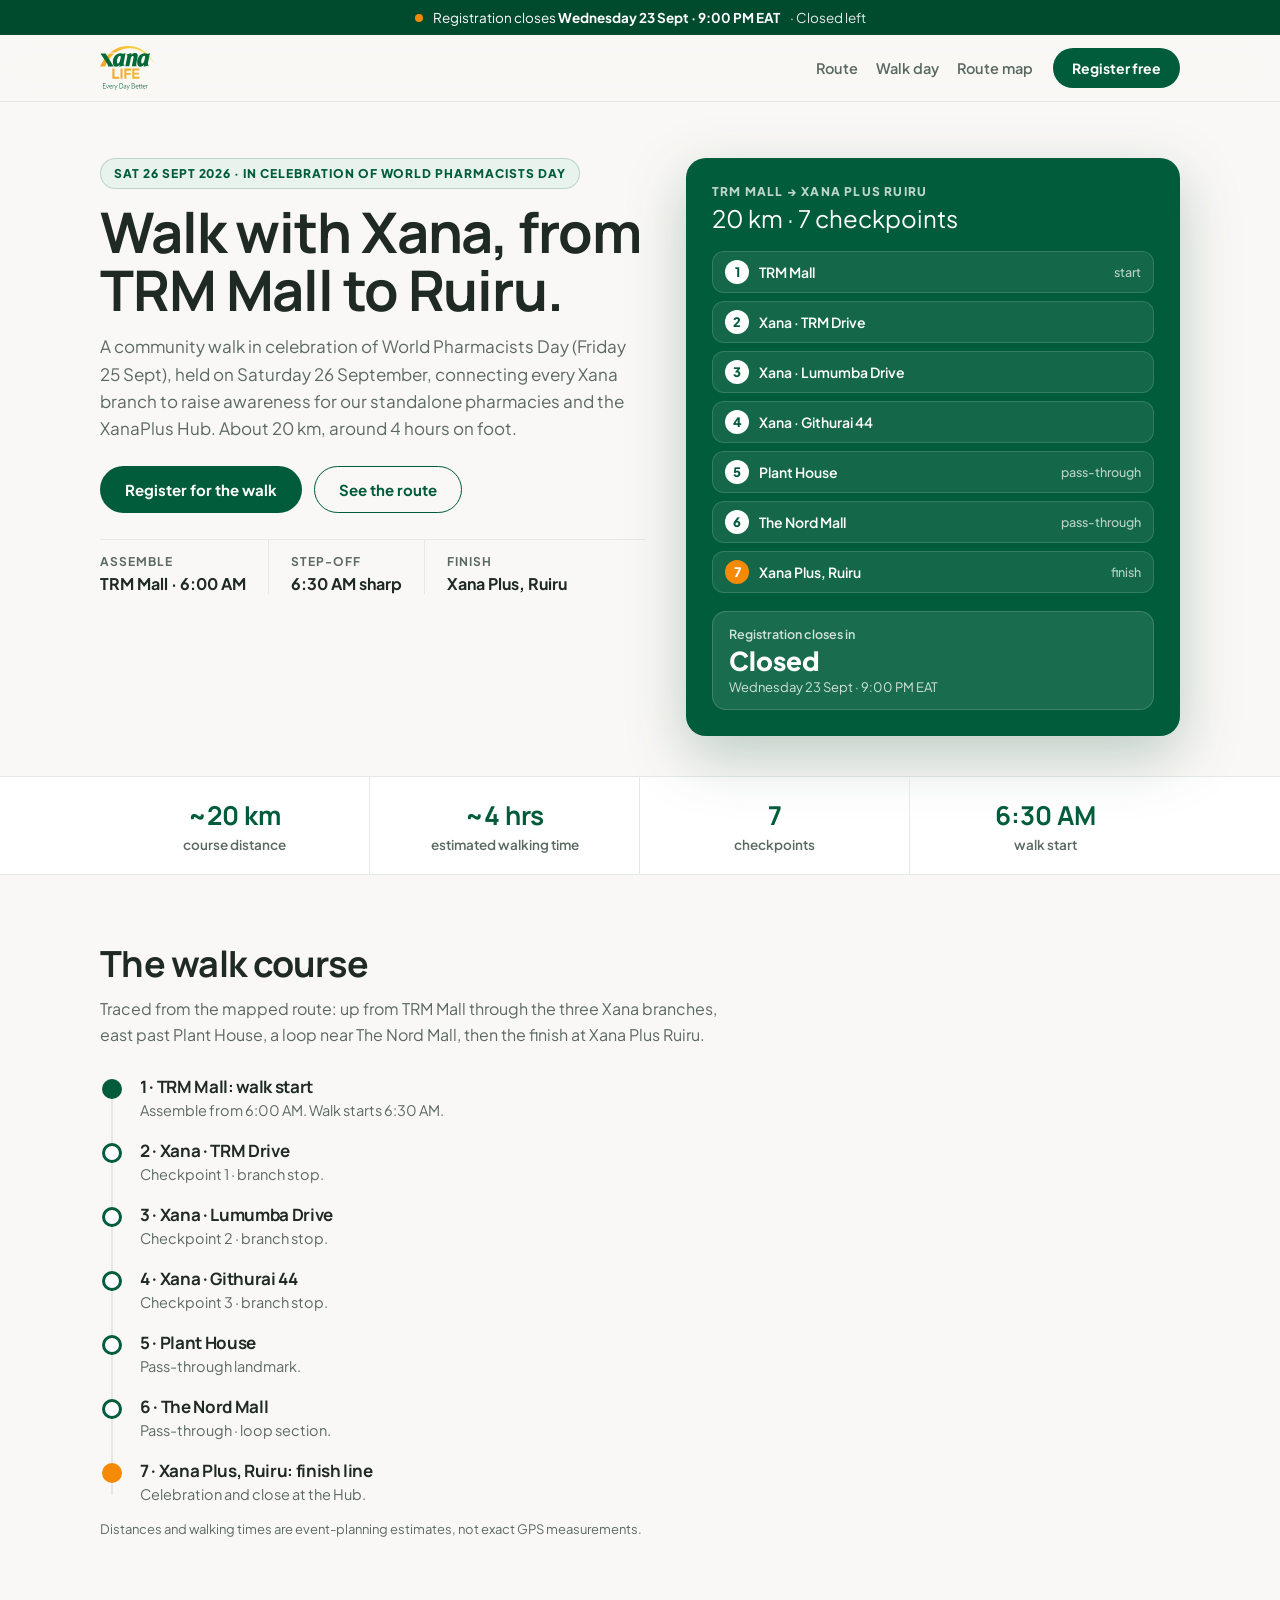
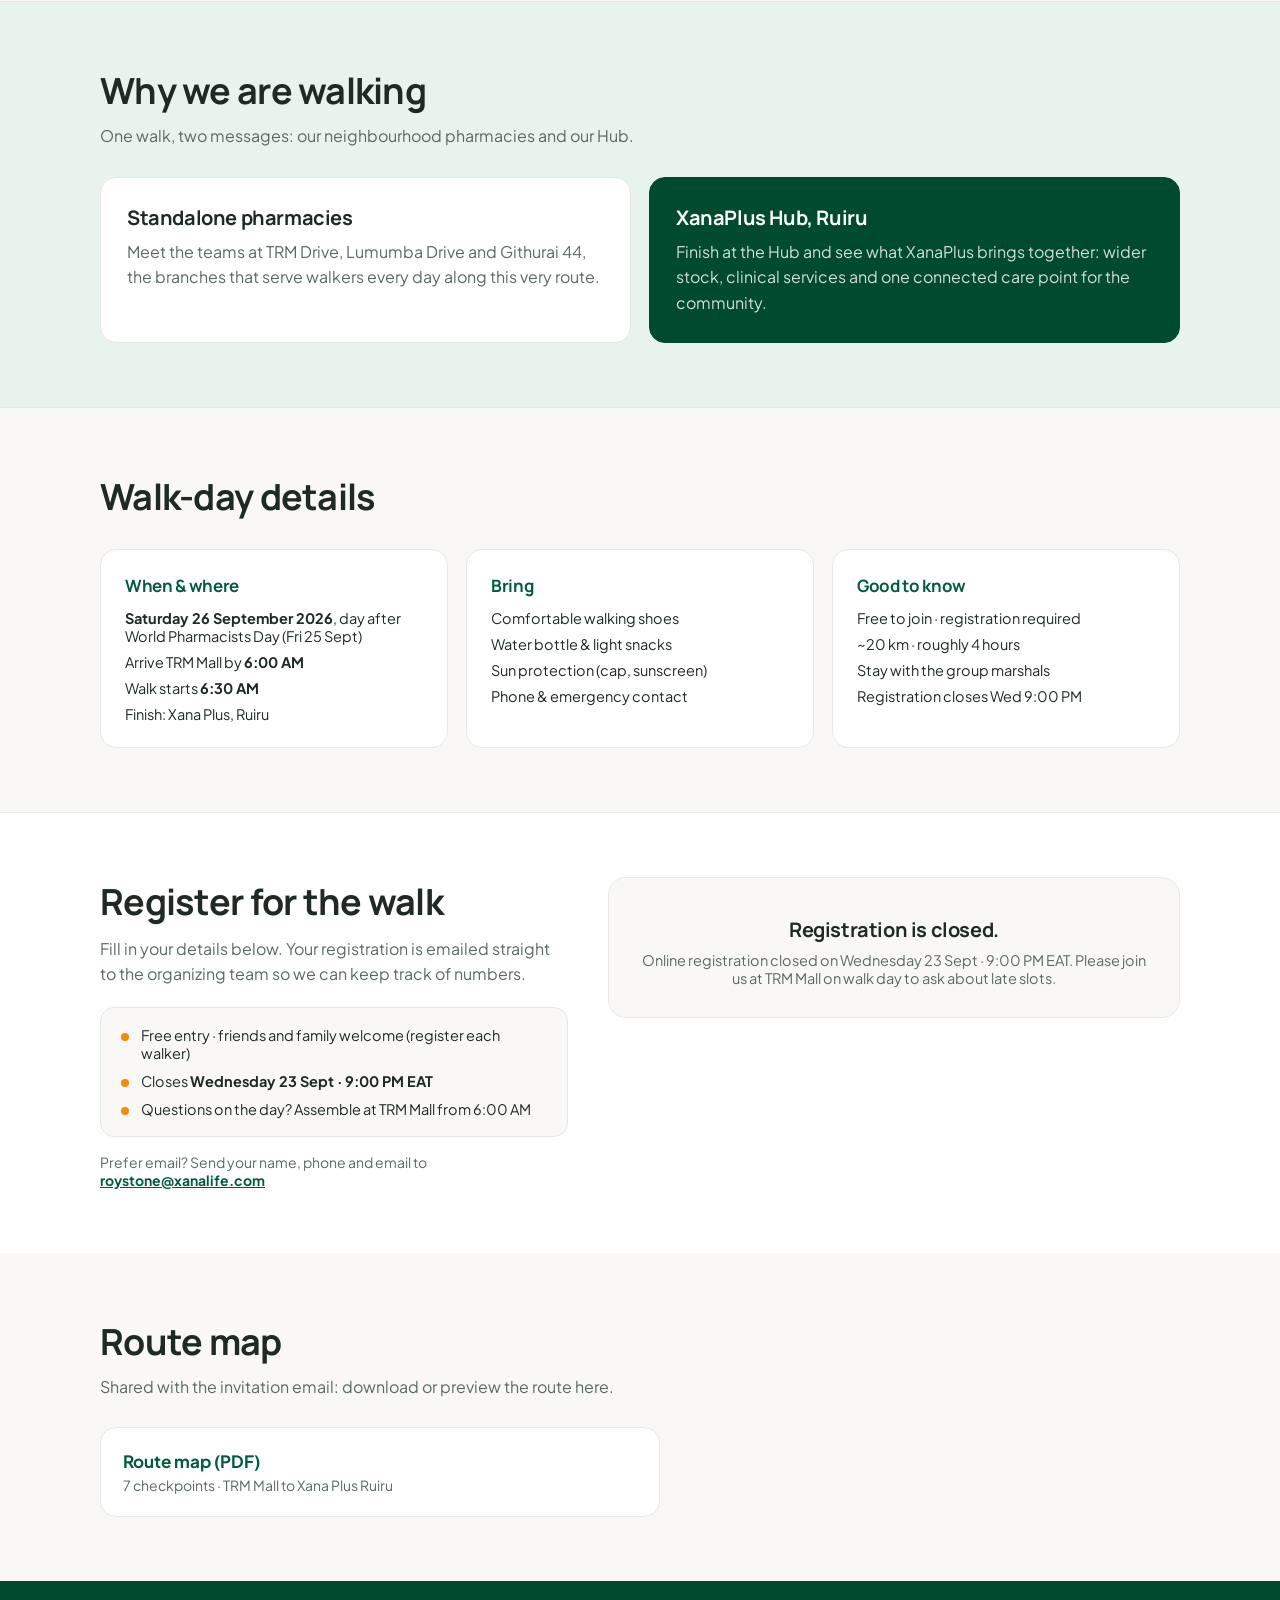
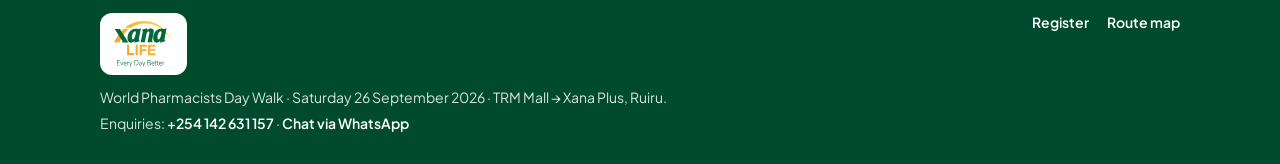
==== index.html @ f182b995 "Organizer inbox back to roystone for testing" ====
<!doctype html>
<html lang="en">
<head>
  <meta charset="UTF-8" />
  <meta name="viewport" content="width=device-width, initial-scale=1.0" />
  <title>Xana World Pharmacists Day Walk: Register | Sat 26 Sept 2026</title>
  <meta name="description" content="Join the Xana World Pharmacists Day Walk, TRM Mall to Xana Plus Ruiru, Saturday 26 September 2026. Register before Wednesday 9:00 PM." />
  <link rel="preconnect" href="https://fonts.googleapis.com" />
  <link rel="preconnect" href="https://fonts.gstatic.com" crossorigin />
  <link href="https://fonts.googleapis.com/css2?family=Manrope:wght@500;600;700;800&family=Plus+Jakarta+Sans:wght@400;500;600;700&display=swap" rel="stylesheet" />
  <link rel="stylesheet" href="./styles.css" />
  <link rel="icon" href="./assets/logo.svg" type="image/svg+xml" />
</head>
<body>
  <a class="skip" href="#register">Skip to registration</a>

  <!-- Top deadline bar -->
  <div class="deadline-bar" role="status">
    <span class="dot" aria-hidden="true"></span>
    <span>Registration closes <strong id="deadlineLabelTop">Wednesday 23 Sept · 9:00 PM EAT</strong></span>
    <span class="countdown-mini" id="countdownMini">...</span>
  </div>

  <!-- Nav -->
  <header class="nav">
    <div class="wrap nav-inner">
      <a class="brand" href="#top" aria-label="Xana Life home">
        <img class="brand-logo" src="./assets/logo.svg" alt="Xana Life, Every Day Better" />
      </a>
      <nav class="nav-links" aria-label="Page sections">
        <a href="#route">Route</a>
        <a href="#details">Walk day</a>
        <a href="#documents">Route map</a>
      </nav>
      <a class="btn btn-primary btn-sm btn-pulse" href="#register">Register free</a>
    </div>
  </header>

  <main id="top">
    <!-- HERO: split layout -->
    <section class="hero">
      <div class="wrap hero-grid">
        <div class="hero-copy">
          <p class="kicker"><span class="kicker-pill">SAT 26 SEPT 2026 · IN CELEBRATION OF WORLD PHARMACISTS DAY</span></p>
          <h1>Walk with Xana, from TRM Mall to Ruiru.</h1>
          <p class="lede">A community walk in celebration of World Pharmacists Day (Friday 25 Sept), held on Saturday 26 September, connecting every Xana branch to raise awareness for our standalone pharmacies and the XanaPlus Hub. About 20&nbsp;km, around 4 hours on foot.</p>
          <div class="hero-cta">
            <a class="btn btn-primary" href="#register">Register for the walk</a>
            <a class="btn btn-ghost" href="#route">See the route</a>
          </div>
          <dl class="hero-meta">
            <div><dt>Assemble</dt><dd>TRM Mall · 6:00 AM</dd></div>
            <div><dt>Step-off</dt><dd>6:30 AM sharp</dd></div>
            <div><dt>Finish</dt><dd>Xana Plus, Ruiru</dd></div>
          </dl>
        </div>

        <aside class="hero-card" aria-label="Walk summary">
          <div class="hero-card-head">
            <p class="hero-card-eyebrow">TRM MALL → XANA PLUS RUIRU</p>
            <p class="hero-card-title">20 km · 7 checkpoints</p>
          </div>
          <ol class="mini-route">
            <li><span class="n">1</span> TRM Mall <em>start</em></li>
            <li><span class="n">2</span> Xana · TRM Drive</li>
            <li><span class="n">3</span> Xana · Lumumba Drive</li>
            <li><span class="n">4</span> Xana · Githurai 44</li>
            <li><span class="n">5</span> Plant House <em>pass-through</em></li>
            <li><span class="n">6</span> The Nord Mall <em>pass-through</em></li>
            <li><span class="n n-finish">7</span> Xana Plus, Ruiru <em>finish</em></li>
          </ol>
          <div class="countdown-box">
            <p class="countdown-label">Registration closes in</p>
            <p class="countdown" id="countdown" aria-live="polite">...</p>
            <p class="countdown-sub" id="deadlineLabelCard">Wednesday 23 Sept · 9:00 PM EAT</p>
          </div>
        </aside>
      </div>
    </section>

    <!-- STATS -->
    <section class="stats" aria-label="Walk facts">
      <div class="wrap stats-grid">
        <div class="stat"><strong>~20 km</strong><span>course distance</span></div>
        <div class="stat"><strong>~4 hrs</strong><span>estimated walking time</span></div>
        <div class="stat"><strong>7</strong><span>checkpoints</span></div>
        <div class="stat"><strong>6:30 AM</strong><span>walk start</span></div>
      </div>
    </section>

    <!-- ROUTE -->
    <section class="section" id="route">
      <div class="wrap">
        <div class="section-head">
          <h2>The walk course</h2>
          <p>Traced from the mapped route: up from TRM Mall through the three Xana branches, east past Plant House, a loop near The Nord Mall, then the finish at Xana Plus Ruiru.</p>
        </div>
        <ol class="timeline">
          <li class="t-start">
            <span class="t-dot" aria-hidden="true"></span>
            <div><h3>1 · TRM Mall: walk start</h3><p>Assemble from 6:00 AM. Walk starts 6:30 AM.</p></div>
          </li>
          <li>
            <span class="t-dot" aria-hidden="true"></span>
            <div><h3>2 · Xana · TRM Drive</h3><p>Checkpoint 1 · branch stop.</p></div>
          </li>
          <li>
            <span class="t-dot" aria-hidden="true"></span>
            <div><h3>3 · Xana · Lumumba Drive</h3><p>Checkpoint 2 · branch stop.</p></div>
          </li>
          <li>
            <span class="t-dot" aria-hidden="true"></span>
            <div><h3>4 · Xana · Githurai 44</h3><p>Checkpoint 3 · branch stop.</p></div>
          </li>
          <li class="t-pass">
            <span class="t-dot" aria-hidden="true"></span>
            <div><h3>5 · Plant House</h3><p>Pass-through landmark.</p></div>
          </li>
          <li class="t-pass">
            <span class="t-dot" aria-hidden="true"></span>
            <div><h3>6 · The Nord Mall</h3><p>Pass-through · loop section.</p></div>
          </li>
          <li class="t-finish">
            <span class="t-dot" aria-hidden="true"></span>
            <div><h3>7 · Xana Plus, Ruiru: finish line</h3><p>Celebration and close at the Hub.</p></div>
          </li>
        </ol>
        <p class="fineprint">Distances and walking times are event-planning estimates, not exact GPS measurements.</p>
      </div>
    </section>

    <!-- PURPOSE -->
    <section class="section section-tint" id="purpose">
      <div class="wrap">
        <div class="section-head">
          <h2>Why we are walking</h2>
          <p>One walk, two messages: our neighbourhood pharmacies and our Hub.</p>
        </div>
        <div class="purpose-grid">
          <article class="purpose-card">
            <h3>Standalone pharmacies</h3>
            <p>Meet the teams at TRM Drive, Lumumba Drive and Githurai 44, the branches that serve walkers every day along this very route.</p>
          </article>
          <article class="purpose-card purpose-card-dark">
            <h3>XanaPlus Hub, Ruiru</h3>
            <p>Finish at the Hub and see what XanaPlus brings together: wider stock, clinical services and one connected care point for the community.</p>
          </article>
        </div>
      </div>
    </section>

    <!-- WALK DAY DETAILS -->
    <section class="section" id="details">
      <div class="wrap">
        <div class="section-head">
          <h2>Walk-day details</h2>
        </div>
        <div class="details-grid">
          <article class="detail">
            <h3>When &amp; where</h3>
            <ul>
              <li><strong>Saturday 26 September 2026</strong>, day after World Pharmacists Day (Fri 25 Sept)</li>
              <li>Arrive TRM Mall by <strong>6:00 AM</strong></li>
              <li>Walk starts <strong>6:30 AM</strong></li>
              <li>Finish: Xana Plus, Ruiru</li>
            </ul>
          </article>
          <article class="detail">
            <h3>Bring</h3>
            <ul>
              <li>Comfortable walking shoes</li>
              <li>Water bottle &amp; light snacks</li>
              <li>Sun protection (cap, sunscreen)</li>
              <li>Phone &amp; emergency contact</li>
            </ul>
          </article>
          <article class="detail">
            <h3>Good to know</h3>
            <ul>
              <li>Free to join · registration required</li>
              <li>~20 km · roughly 4 hours</li>
              <li>Stay with the group marshals</li>
              <li>Registration closes Wed 9:00 PM</li>
            </ul>
          </article>
        </div>
      </div>
    </section>

    <!-- REGISTER -->
    <section class="section section-register" id="register">
      <div class="wrap register-grid">
        <div class="register-copy">
          <h2>Register for the walk</h2>
          <p>Fill in your details below. Your registration is emailed straight to the organizing team so we can keep track of numbers.</p>
          <ul class="register-points">
            <li>Free entry · friends and family welcome (register each walker)</li>
            <li>Closes <strong id="deadlineLabelForm">Wednesday 23 Sept · 9:00 PM EAT</strong></li>
            <li>Questions on the day? Assemble at TRM Mall from 6:00 AM</li>
          </ul>
          <div class="register-alt">
            <p>Prefer email? Send your name, phone and email to</p>
            <p><a id="organizerMailLink" href="mailto:roystone@xanalife.com">roystone@xanalife.com</a></p>
          </div>
        </div>

        <form id="walkForm" class="form" novalidate>
          <div class="field">
            <label for="fullName">Full name</label>
            <input id="fullName" name="fullName" type="text" autocomplete="name" placeholder="e.g. Wanjiru Kamau" required />
            <p class="error" id="errName" hidden>Please enter your full name.</p>
          </div>
          <div class="field">
            <label for="phone">Phone number</label>
            <input id="phone" name="phone" type="tel" autocomplete="tel" placeholder="e.g. 0712 345 678" required />
            <p class="error" id="errPhone" hidden>Please enter a valid phone number.</p>
          </div>
          <div class="field">
            <label for="email">Email address <span class="optional-tag">(optional)</span></label>
            <input id="email" name="email" type="email" autocomplete="email" placeholder="you@example.com" />
            <p class="error" id="errEmail" hidden>That email address does not look valid. Leave it blank if you have none.</p>
          </div>
          <div class="field field-check">
            <input id="consent" name="consent" type="checkbox" required />
            <label for="consent">I confirm I am fit to walk ~20 km and agree to follow the marshals' guidance.</label>
          </div>
          <p class="error" id="errConsent" hidden>Please tick the consent box to register.</p>

          <button class="btn btn-primary btn-block" type="submit" id="submitBtn">Submit registration</button>
          <p class="form-note" id="formNote">Submissions go to the organizing team inbox.</p>

          <div class="form-success" id="formSuccess" hidden role="status">
            <h3>You are registered.</h3>
            <p id="successMsg">Karibu! See you at TRM Mall on Saturday 26 Sept by 6:00 AM. Your details were sent to the organizing team.</p>
            <p class="ref">Reference: <strong id="regRef">...</strong></p>
          </div>
        </form>
      </div>
    </section>

    <!-- DOCUMENTS -->
    <section class="section" id="documents">
      <div class="wrap">
        <div class="section-head">
          <h2>Route map</h2>
          <p>Shared with the invitation email: download or preview the route here.</p>
        </div>
        <div class="docs-grid">
          <a class="doc-card" href="./assets/Xana-Walk-Route.pdf" target="_blank" rel="noopener">
            <strong>Route map (PDF)</strong>
            <span>7 checkpoints · TRM Mall to Xana Plus Ruiru</span>
          </a>
        </div>
      </div>
    </section>
  </main>

  <footer class="footer">
    <div class="wrap footer-inner">
      <div>
        <p class="footer-logo-chip"><img src="./assets/logo.svg" alt="Xana Life, Every Day Better" /></p>
        <p>World Pharmacists Day Walk · Saturday 26 September 2026 · TRM Mall → Xana Plus, Ruiru.</p>
        <p class="footer-contact">Enquiries: <a href="tel:+254142631157">+254 142 631 157</a> · <a href="https://wa.me/254142631157?text=Hello%20Xana%20Life%2C%20I%20have%20an%20enquiry%20about%20the%20World%20Pharmacists%20Day%20Walk." target="_blank" rel="noopener">Chat via WhatsApp</a></p>
      </div>
      <div class="footer-right">
        <a href="#register">Register</a>
        <a href="./assets/Xana-Walk-Route.pdf" target="_blank" rel="noopener">Route map</a>
      </div>
    </div>
  </footer>

  <script src="./config.js"></script>
  <script src="./script.js"></script>
</body>
</html>
---- styles.css ----
/* Xana World Pharmacists Day Walk: brand-matched styles.
   Tokens borrowed from the xana-skincare inspiration site:
   brand #005c3a · brand-dark #004a2e · tint #e9f3ed · accent #f58a07 · cream #faf8f6 */

:root {
  --brand: #005c3a;
  --brand-dark: #004a2e;
  --brand-tint: #e9f3ed;
  --accent: #f58a07;
  --cream: #faf8f6;
  --ink: #1f2a24;
  --muted: #5b6a61;
  --line: #e4e9e5;
  --card: #ffffff;
  --radius: 16px;
  --font-body: "Plus Jakarta Sans", system-ui, -apple-system, "Segoe UI", sans-serif;
  --font-display: "Manrope", system-ui, -apple-system, "Segoe UI", sans-serif;
}

* { box-sizing: border-box; }
html { scroll-behavior: smooth; }
body {
  margin: 0;
  font-family: var(--font-body);
  background: var(--cream);
  color: var(--ink);
  -webkit-font-smoothing: antialiased;
  min-height: 100dvh;
  display: flex;
  flex-direction: column;
}
main { flex: 1; }
h1, h2, h3 { font-family: var(--font-display); letter-spacing: -0.02em; margin: 0; }
p { margin: 0; }
a { color: inherit; }

.skip {
  position: absolute; left: -9999px; top: 0;
  background: var(--brand); color: #fff; padding: 10px 16px; z-index: 100;
}
.skip:focus { left: 8px; top: 8px; border-radius: 8px; }

.wrap { max-width: 1120px; margin: 0 auto; padding: 0 20px; }

/* Deadline bar */
.deadline-bar {
  background: var(--brand-dark); color: #fff;
  font-size: 13.5px; text-align: center;
  padding: 9px 16px; display: flex; gap: 10px;
  align-items: center; justify-content: center; flex-wrap: wrap;
}
.deadline-bar .dot { width: 8px; height: 8px; border-radius: 50%; background: var(--accent); display: inline-block; }
.countdown-mini { font-variant-numeric: tabular-nums; opacity: 0.9; }

/* Nav */
.nav {
  position: sticky; top: 0; z-index: 40;
  background: rgba(250, 248, 246, 0.9);
  backdrop-filter: blur(10px);
  border-bottom: 1px solid var(--line);
}
.nav-inner { display: flex; align-items: center; gap: 20px; height: 66px; }
.brand { display: flex; align-items: center; text-decoration: none; }
.brand-logo { height: 44px; width: auto; display: block; }
.nav-links { margin-left: auto; display: flex; gap: 18px; font-size: 14.5px; font-weight: 600; }
.nav-links a { text-decoration: none; color: var(--muted); }
.nav-links a:hover { color: var(--brand); }

/* Buttons: one label per intent ("Register") */
.btn {
  display: inline-flex; align-items: center; justify-content: center;
  font-weight: 700; font-size: 15px; text-decoration: none;
  padding: 13px 24px; border-radius: 999px; border: 1px solid transparent;
  cursor: pointer; transition: transform 0.15s ease, background 0.15s ease;
  white-space: nowrap;
}
.btn:active { transform: scale(0.98); }
.btn-primary { background: var(--brand); color: #fff; }
.btn-primary:hover { background: var(--brand-dark); }
.btn-ghost { background: transparent; border-color: var(--brand); color: var(--brand); }
.btn-ghost:hover { background: var(--brand-tint); }
.btn-sm { padding: 10px 18px; font-size: 14px; }
.btn-block { width: 100%; }
.btn[disabled] { opacity: 0.6; cursor: wait; }

/* Animated nav CTA: gentle brand-green ping to draw the eye */
.btn-pulse { animation: cta-ping 2.4s ease-out infinite; }
@keyframes cta-ping {
  0% { box-shadow: 0 0 0 0 rgba(0, 92, 58, 0.45); }
  70% { box-shadow: 0 0 0 12px rgba(0, 92, 58, 0); }
  100% { box-shadow: 0 0 0 0 rgba(0, 92, 58, 0); }
}

/* Hero: split */
.hero { padding: 56px 0 40px; }
.hero-grid { display: grid; grid-template-columns: 1.05fr 0.95fr; gap: 40px; align-items: start; }
.kicker { margin-bottom: 14px; }
.kicker-pill {
  display: inline-block; font-size: 12px; font-weight: 800; letter-spacing: 0.08em;
  background: var(--brand-tint); color: var(--brand);
  border: 1px solid rgba(0, 92, 58, 0.2);
  padding: 7px 13px; border-radius: 999px;
}
.hero-copy h1 { font-size: clamp(34px, 5vw, 56px); line-height: 1.04; }
.lede { margin-top: 14px; font-size: 17px; line-height: 1.6; color: var(--muted); max-width: 34rem; }
.hero-cta { display: flex; gap: 12px; margin-top: 24px; flex-wrap: wrap; }
.hero-meta { display: flex; gap: 0; margin-top: 26px; border-top: 1px solid var(--line); }
.hero-meta div { padding: 14px 22px 0 0; margin-right: 22px; border-right: 1px solid var(--line); }
.hero-meta div:last-child { border-right: 0; }
.hero-meta dt { font-size: 12px; text-transform: uppercase; letter-spacing: 0.08em; color: var(--muted); font-weight: 700; }
.hero-meta dd { margin: 4px 0 0; font-weight: 700; }

.hero-card {
  background: var(--brand); color: #fff;
  border-radius: 20px; padding: 26px;
  box-shadow: 0 20px 60px rgba(0, 74, 46, 0.25);
}
.hero-card-eyebrow { font-size: 12px; letter-spacing: 0.1em; font-weight: 800; opacity: 0.75; }
.hero-card-title { font-size: 24px; margin-top: 4px; }
.mini-route { list-style: none; margin: 18px 0 0; padding: 0; display: grid; gap: 8px; }
.mini-route li {
  display: flex; align-items: center; gap: 10px;
  background: rgba(255, 255, 255, 0.08);
  border: 1px solid rgba(255, 255, 255, 0.14);
  padding: 8px 12px; border-radius: 12px; font-size: 14px; font-weight: 600;
}
.mini-route em { font-style: normal; font-weight: 500; opacity: 0.7; font-size: 12.5px; margin-left: auto; }
.mini-route .n {
  width: 24px; height: 24px; border-radius: 50%;
  background: #fff; color: var(--brand);
  display: grid; place-items: center; font-size: 13px; font-weight: 800; flex-shrink: 0;
}
.mini-route .n-finish { background: var(--accent); color: #fff; }
.countdown-box { margin-top: 18px; background: rgba(255,255,255,0.1); border: 1px solid rgba(255,255,255,0.16); border-radius: 14px; padding: 14px 16px; }
.countdown-label { font-size: 12.5px; opacity: 0.8; font-weight: 600; }
.countdown { font-size: 26px; font-weight: 800; font-variant-numeric: tabular-nums; margin-top: 2px; }
.countdown-sub { font-size: 13px; opacity: 0.8; margin-top: 2px; }

/* Stats */
.stats { border-top: 1px solid var(--line); border-bottom: 1px solid var(--line); background: #fff; }
.stats-grid { display: grid; grid-template-columns: repeat(4, 1fr); }
.stat { padding: 20px 16px; text-align: center; border-right: 1px solid var(--line); }
.stat:last-child { border-right: 0; }
.stat strong { display: block; font-family: var(--font-display); font-size: 26px; color: var(--brand); }
.stat span { font-size: 13.5px; color: var(--muted); font-weight: 600; }

/* Sections */
.section { padding: 64px 0; }
.section-tint { background: var(--brand-tint); border-top: 1px solid var(--line); border-bottom: 1px solid var(--line); }
.section-head { max-width: 640px; margin-bottom: 28px; }
.section-head h2 { font-size: clamp(26px, 3.4vw, 36px); }
.section-head p { margin-top: 8px; color: var(--muted); line-height: 1.6; }
.fineprint { margin-top: 18px; font-size: 13px; color: var(--muted); }

/* Timeline */
.timeline { list-style: none; margin: 0; padding: 0; position: relative; }
.timeline::before {
  content: ""; position: absolute; left: 11px; top: 8px; bottom: 8px; width: 2px;
  background: var(--line);
}
.timeline li { position: relative; padding: 0 0 20px 40px; }
.timeline li:last-child { padding-bottom: 0; }
.t-dot {
  position: absolute; left: 2px; top: 4px; width: 20px; height: 20px;
  border-radius: 50%; background: #fff; border: 3px solid var(--brand);
}
.t-start .t-dot { background: var(--brand); }
.t-finish .t-dot { background: var(--accent); border-color: var(--accent); }
.timeline h3 { font-size: 17px; }
.timeline p { color: var(--muted); font-size: 14.5px; margin-top: 3px; }

/* Purpose */
.purpose-grid { display: grid; grid-template-columns: 1fr 1fr; gap: 18px; }
.purpose-card { background: #fff; border: 1px solid var(--line); border-radius: var(--radius); padding: 26px; }
.purpose-card h3 { font-size: 20px; margin-bottom: 8px; }
.purpose-card p { color: var(--muted); line-height: 1.6; }
.purpose-card-dark { background: var(--brand-dark); color: #fff; border-color: var(--brand-dark); }
.purpose-card-dark p { color: rgba(255, 255, 255, 0.82); }

/* Details */
.details-grid { display: grid; grid-template-columns: repeat(3, 1fr); gap: 18px; }
.detail { background: #fff; border: 1px solid var(--line); border-radius: var(--radius); padding: 24px; }
.detail h3 { font-size: 17px; margin-bottom: 12px; color: var(--brand); }
.detail ul { list-style: none; margin: 0; padding: 0; display: grid; gap: 8px; font-size: 14.5px; color: var(--ink); }
.detail li strong { font-weight: 700; }

/* Register */
.section-register { background: #fff; border-top: 1px solid var(--line); }
.register-grid { display: grid; grid-template-columns: 0.9fr 1.1fr; gap: 40px; align-items: start; }
.register-copy h2 { font-size: clamp(26px, 3.4vw, 36px); }
.register-copy > p { margin-top: 10px; color: var(--muted); line-height: 1.6; }
.register-points { list-style: none; margin: 20px 0 0; padding: 18px; background: var(--cream); border: 1px solid var(--line); border-radius: 14px; display: grid; gap: 10px; font-size: 14.5px; }
.register-points li { padding-left: 22px; position: relative; }
.register-points li::before { content: ""; position: absolute; left: 2px; top: 7px; width: 8px; height: 8px; border-radius: 50%; background: var(--accent); }
.register-alt { margin-top: 16px; font-size: 14px; color: var(--muted); }
.register-alt a { color: var(--brand); font-weight: 700; }

.form { background: var(--cream); border: 1px solid var(--line); border-radius: 18px; padding: 26px; }
.field { margin-bottom: 16px; }
.field label { display: block; font-size: 14px; font-weight: 700; margin-bottom: 6px; }
.optional-tag { font-weight: 500; color: var(--muted); }
.field input[type="text"], .field input[type="tel"], .field input[type="email"] {
  width: 100%; padding: 13px 14px; font-size: 16px; font-family: inherit; /* 16px stops iOS auto-zoom on focus */
  border: 1.5px solid var(--line); border-radius: 12px; background: #fff; color: var(--ink);
}
.field input:focus { outline: none; border-color: var(--brand); box-shadow: 0 0 0 3px rgba(0, 92, 58, 0.14); }
.field-check { display: flex; gap: 10px; align-items: flex-start; }
.field-check input { width: 22px; height: 22px; margin-top: 1px; accent-color: var(--brand); flex-shrink: 0; }
.field-check label { font-weight: 500; font-size: 14px; color: var(--muted); line-height: 1.5; }
.error { color: #b3261e; font-size: 13px; font-weight: 600; margin: 6px 0 0; }
.form-note { font-size: 13px; color: var(--muted); text-align: center; margin-top: 12px; }
.form-success { margin-top: 18px; background: var(--brand-tint); border: 1px solid rgba(0,92,58,0.25); border-radius: 14px; padding: 18px; }
.form-success h3 { color: var(--brand); font-size: 18px; }
.form-success p { font-size: 14.5px; margin-top: 6px; color: var(--ink); line-height: 1.55; }
.form-success .ref { font-size: 13.5px; color: var(--muted); }

/* Docs */
.docs-grid { display: grid; grid-template-columns: 1fr; gap: 18px; max-width: 560px; }
.doc-card {
  display: block; background: #fff; border: 1px solid var(--line); border-radius: var(--radius);
  padding: 22px; text-decoration: none;
}
.doc-card:hover { border-color: var(--brand); }
.doc-card strong { display: block; font-size: 17px; color: var(--brand); }
.doc-card span { display: block; margin-top: 4px; font-size: 14px; color: var(--muted); }

/* Footer */
.footer { background: var(--brand-dark); color: rgba(255,255,255,0.85); padding: 32px 0; font-size: 14px; }
.footer-inner { display: flex; gap: 20px; align-items: flex-start; justify-content: space-between; flex-wrap: wrap; }
.footer-logo-chip { display: inline-block; background: #fff; border-radius: 12px; padding: 8px 14px; margin: 0 0 10px; }
.footer-logo-chip img { height: 46px; width: auto; display: block; }
.footer-right { display: flex; gap: 18px; }
.footer-right a { color: #fff; text-decoration: none; font-weight: 600; }
.footer-right a:hover { text-decoration: underline; }
.footer-contact { margin-top: 8px; }
.footer-contact a { color: #fff; font-weight: 600; text-decoration: none; }
.footer-contact a:hover { text-decoration: underline; }

/* Closed state */
.form-closed { text-align: center; padding: 12px 0 4px; }
.form-closed h3 { font-size: 20px; }
.form-closed p { color: var(--muted); margin-top: 8px; font-size: 14.5px; }

/* Organizer count page (/count) */
.count-wrap { max-width: 640px; }
.count-card { margin-top: 24px; background: var(--brand-dark); color: #fff; border-radius: 20px; padding: 36px 28px; text-align: center; }
.count-total { font-family: var(--font-display); font-size: clamp(56px, 12vw, 96px); font-weight: 800; line-height: 1; font-variant-numeric: tabular-nums; }
.count-label { margin-top: 6px; font-size: 15px; opacity: 0.8; font-weight: 600; }
.count-updated { margin-top: 10px; font-size: 13px; opacity: 0.65; }
.count-days { margin-top: 28px; }
.count-days h2 { font-size: 20px; margin-bottom: 12px; }
.count-day-list { list-style: none; margin: 0; padding: 0; background: #fff; border: 1px solid var(--line); border-radius: 14px; overflow: hidden; }
.count-day-list li { display: flex; justify-content: space-between; align-items: center; padding: 12px 18px; font-size: 14.5px; border-bottom: 1px solid var(--line); }
.count-day-list li:last-child { border-bottom: 0; }
.count-day-list strong { color: var(--brand); font-size: 17px; }
#countSetup { margin-top: 24px; }

/* Images never overflow small screens; anchored sections clear the sticky nav */
img { max-width: 100%; }
.section, .stats { scroll-margin-top: 76px; }

/* Responsive */
@media (max-width: 900px) {
  .nav-links { display: none; }
  .nav-inner { gap: 12px; }
  .nav-inner .btn { margin-left: auto; } /* pin Register to the right edge when links are hidden */
  .hero-grid, .register-grid { grid-template-columns: 1fr; }
  .stats-grid { grid-template-columns: 1fr 1fr; }
  .stat:nth-child(2) { border-right: 0; }
  .stat { border-bottom: 1px solid var(--line); }
  .stat:nth-child(3), .stat:nth-child(4) { border-bottom: 0; }
  .purpose-grid, .details-grid, .docs-grid { grid-template-columns: 1fr; }
  .hero { padding-top: 36px; }
  .section { padding: 48px 0; }
  .hero-meta { flex-wrap: wrap; }
  .hero-meta div { padding-right: 16px; margin-right: 16px; margin-bottom: 12px; }
  .hero-card { padding: 20px; }
  .form { padding: 20px; }
}

/* Small phones: stack CTAs full-width, relax the meta row */
@media (max-width: 520px) {
  .wrap { padding: 0 16px; }
  .deadline-bar .dot { display: none; } /* dot wraps awkwardly on narrow screens */
  .brand-logo { height: 38px; }
  .hero-cta .btn { flex: 1 1 100%; padding: 15px 24px; }
  .hero-meta div { flex: 1 1 40%; }
  .hero-meta div:nth-child(2) { border-right: 0; margin-right: 0; }
  .countdown { font-size: 23px; }
  .section { padding: 40px 0; }
  .purpose-card, .detail { padding: 20px; }
}

@media (prefers-reduced-motion: reduce) {
  html { scroll-behavior: auto; }
  .btn { transition: none; }
  .btn-pulse { animation: none; }
}
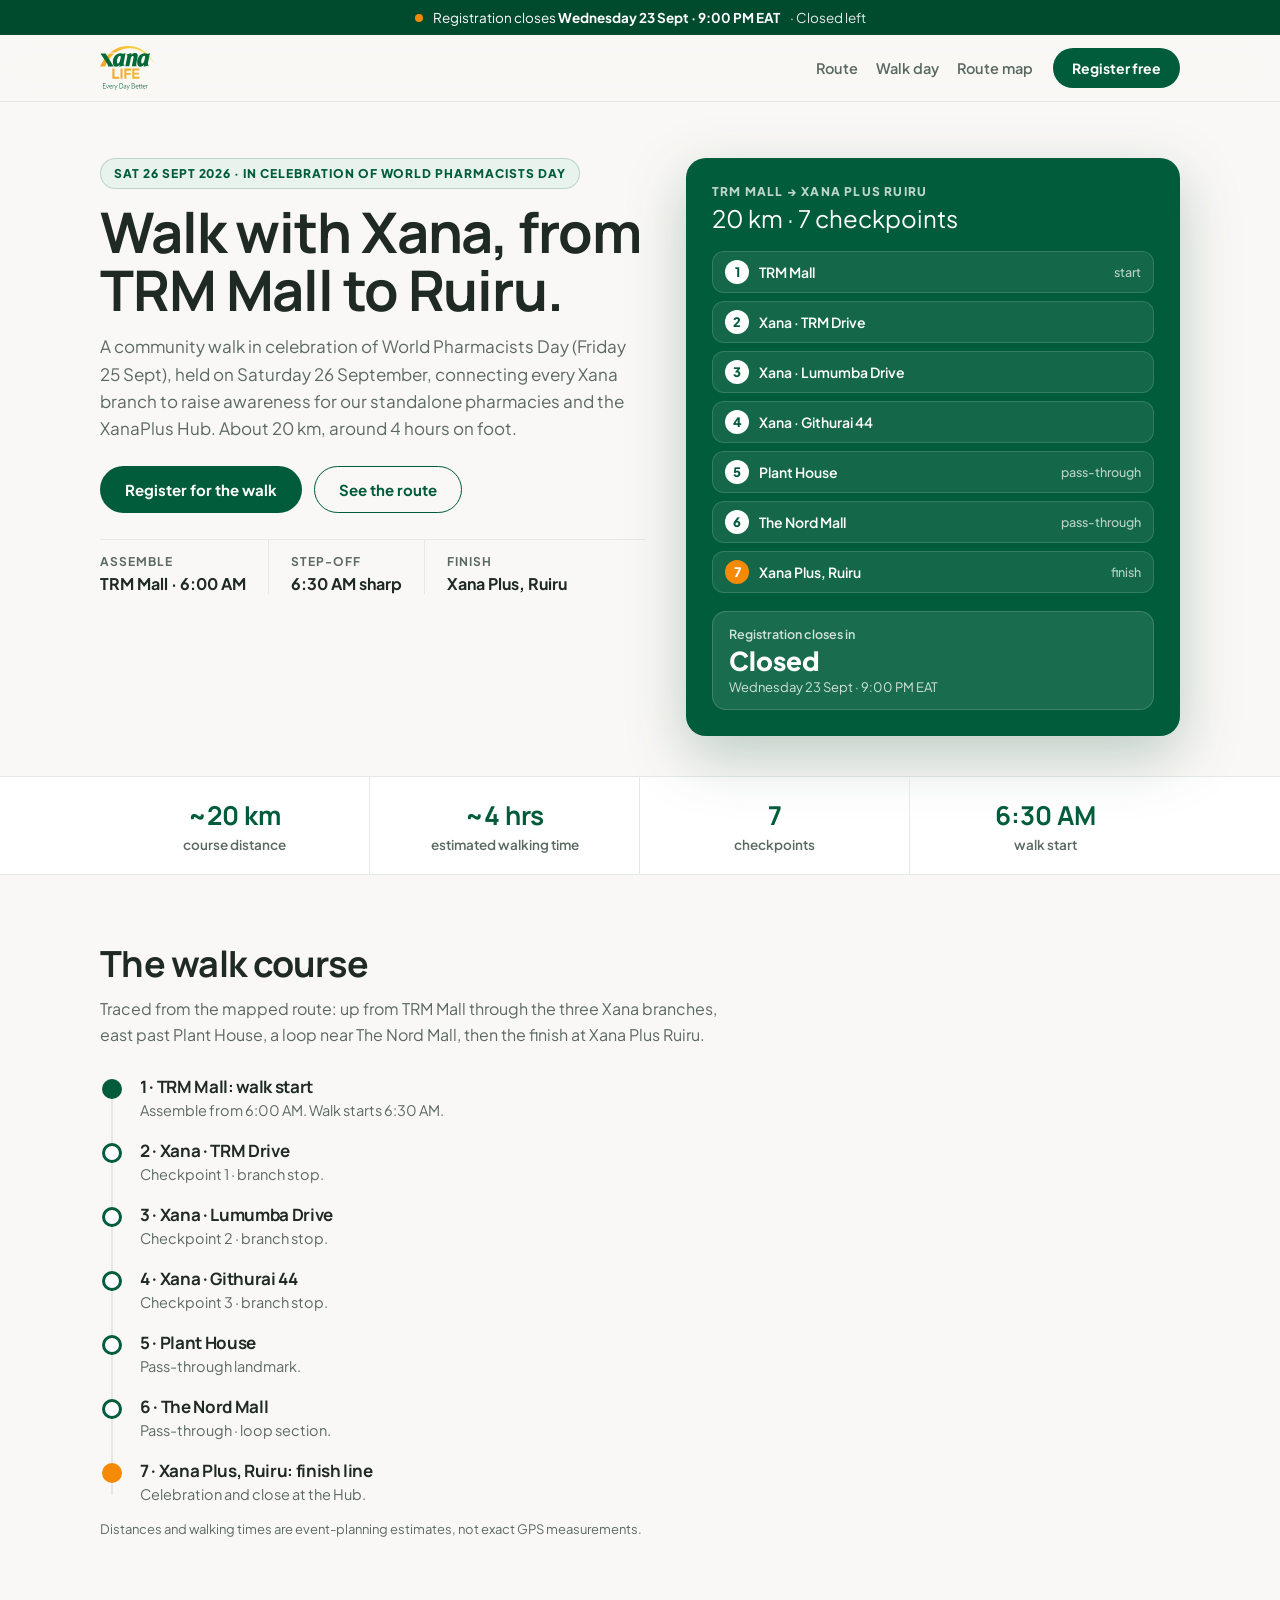
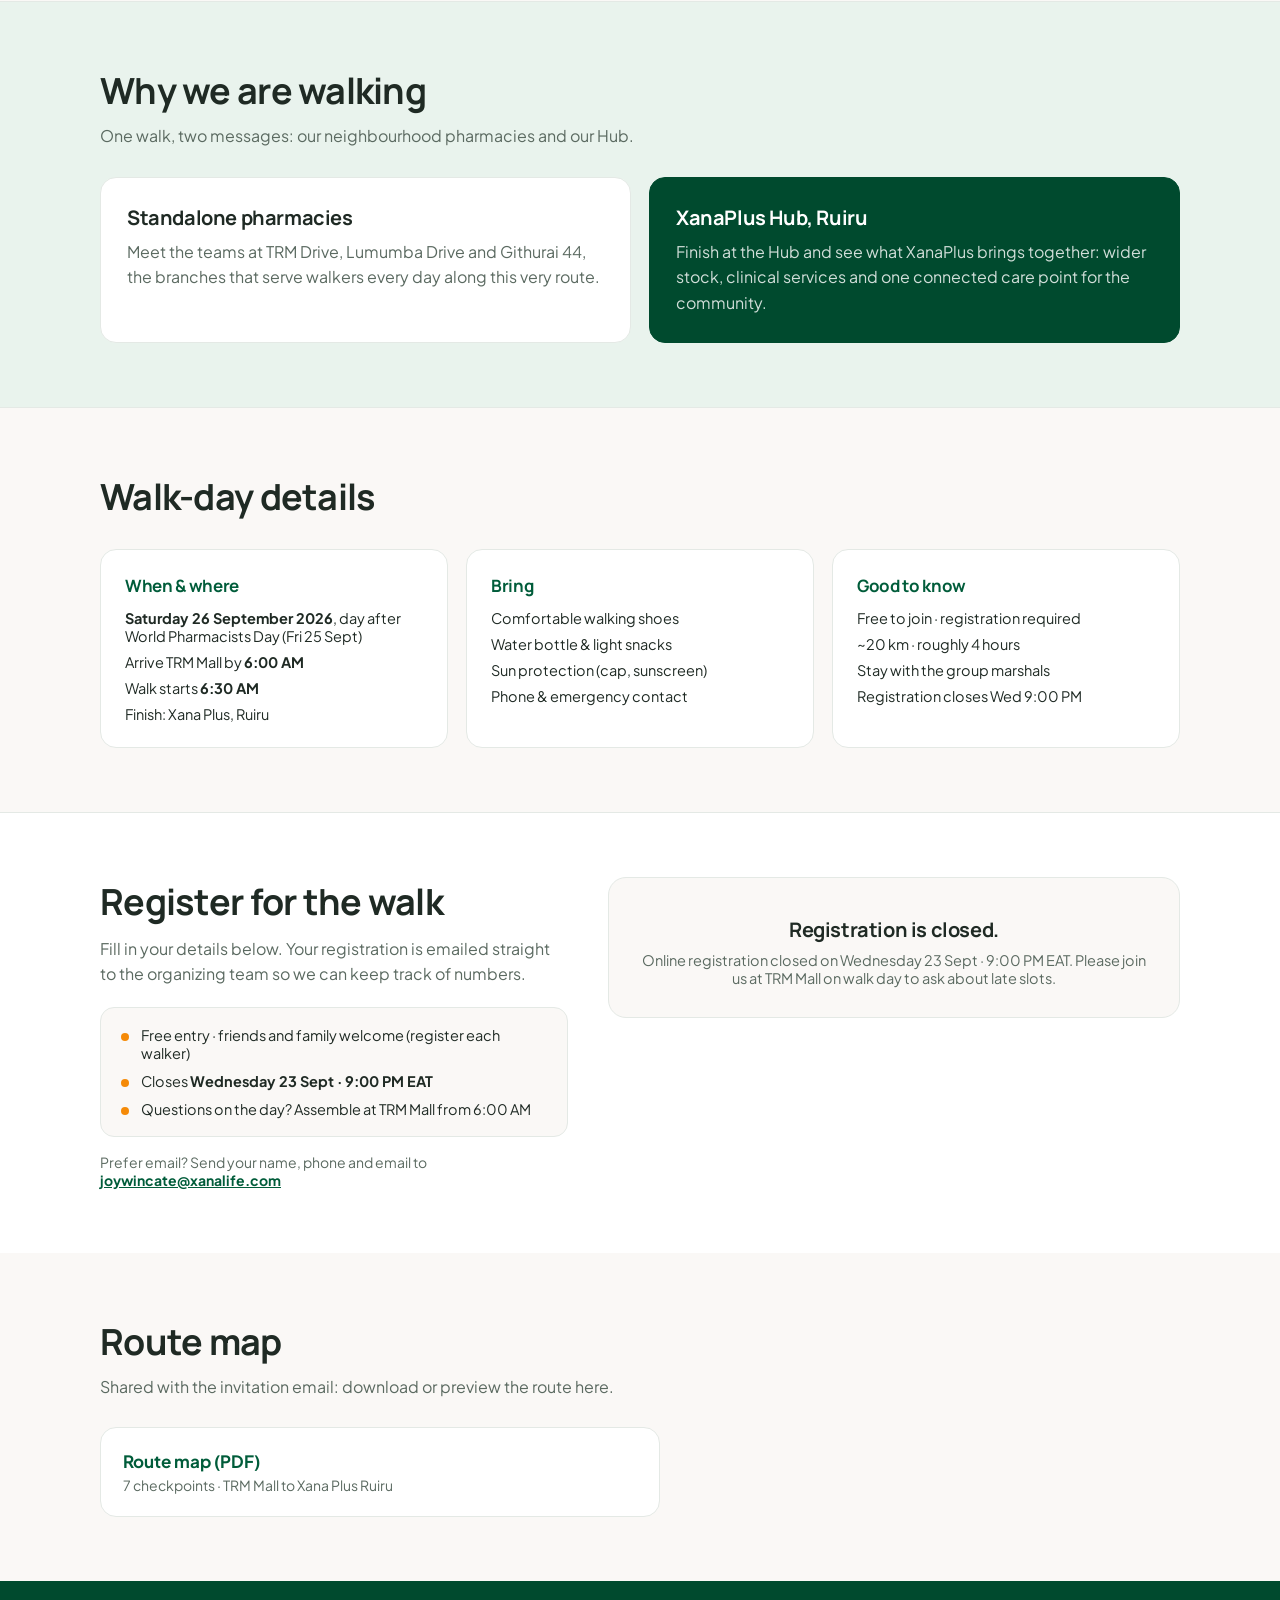
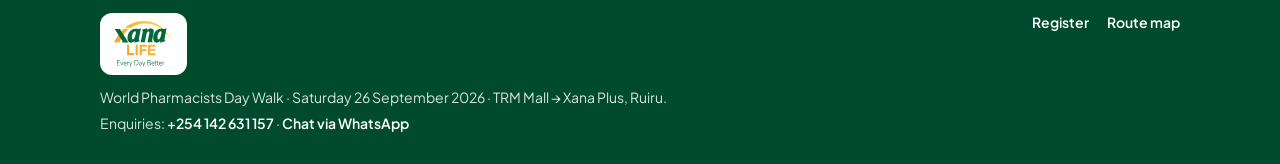
==== commit 776eff20: "Launch switch: organizer mail to Joy, counter zeroed" ====
--- a/index.html
+++ b/index.html
@@ -200,7 +200,7 @@
           </ul>
           <div class="register-alt">
             <p>Prefer email? Send your name, phone and email to</p>
-            <p><a id="organizerMailLink" href="mailto:roystone@xanalife.com">roystone@xanalife.com</a></p>
+            <p><a id="organizerMailLink" href="mailto:joywincate@xanalife.com">joywincate@xanalife.com</a></p>
           </div>
         </div>
 
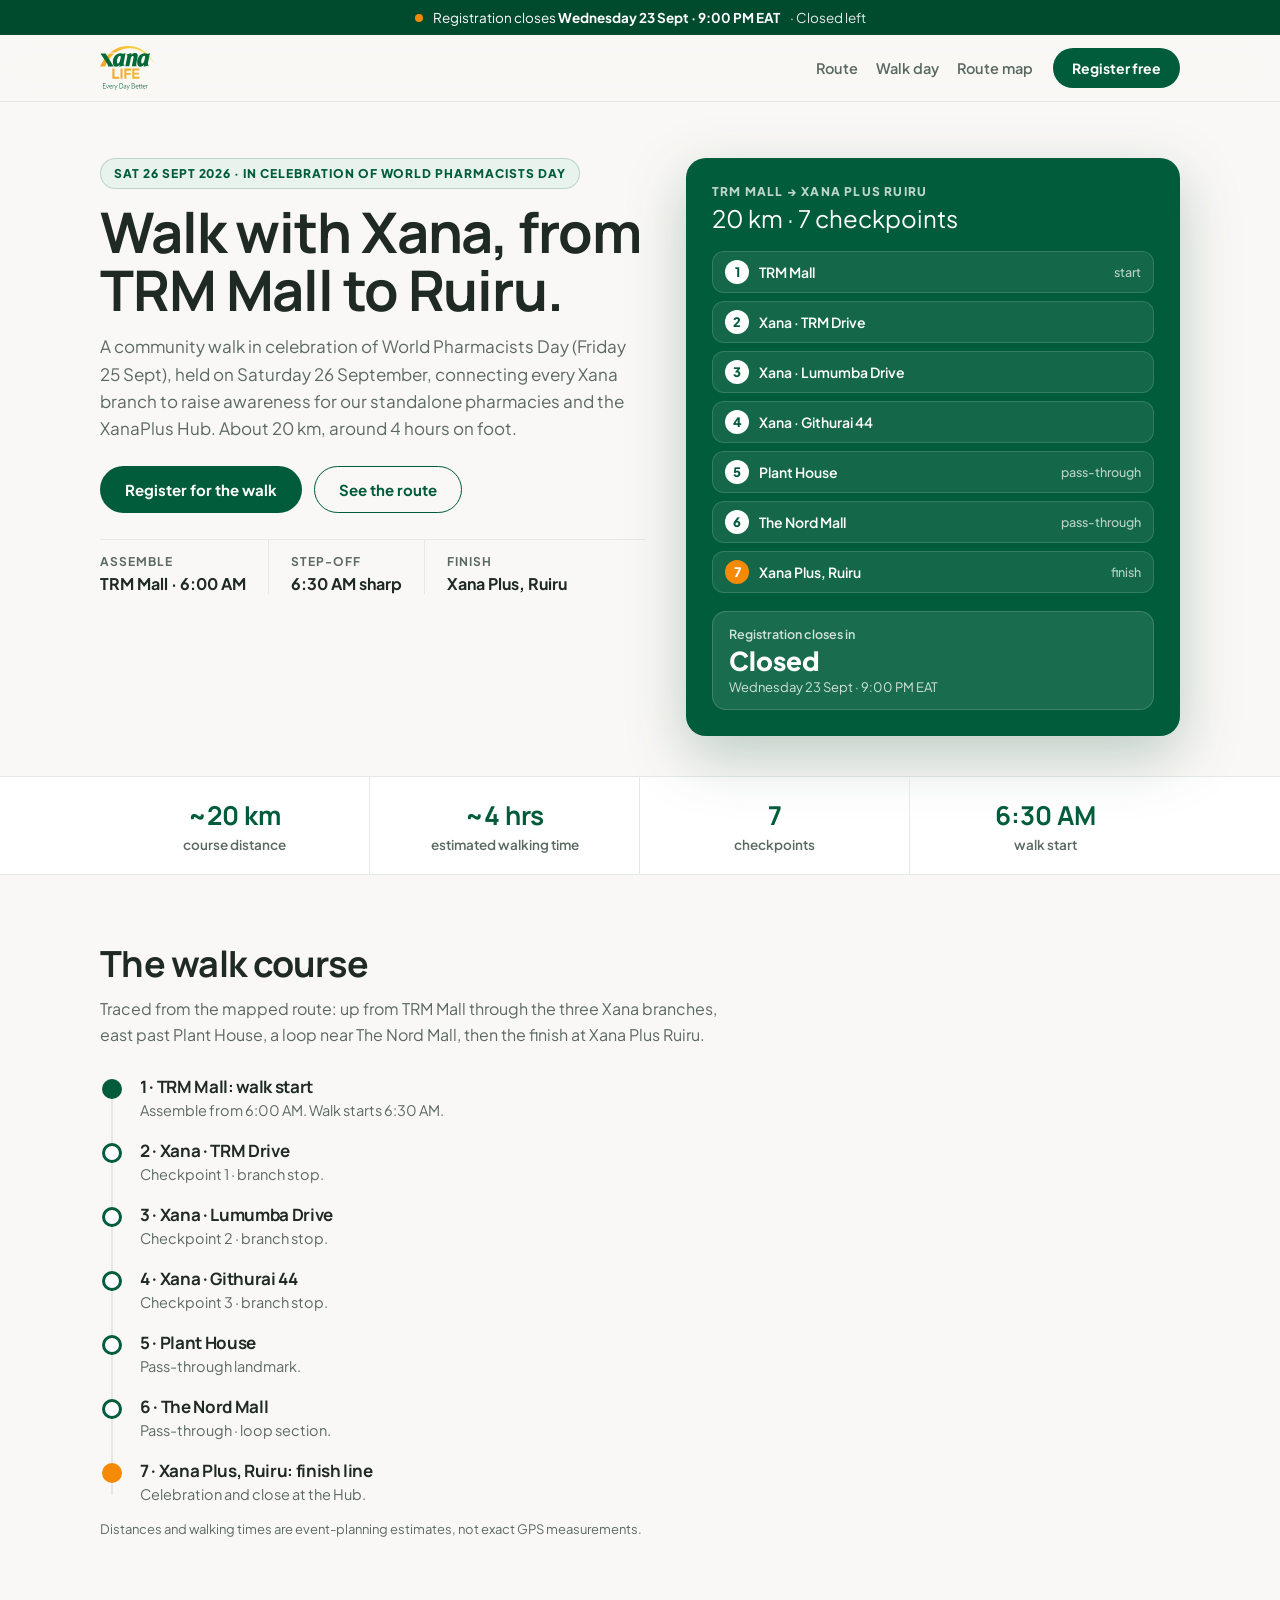
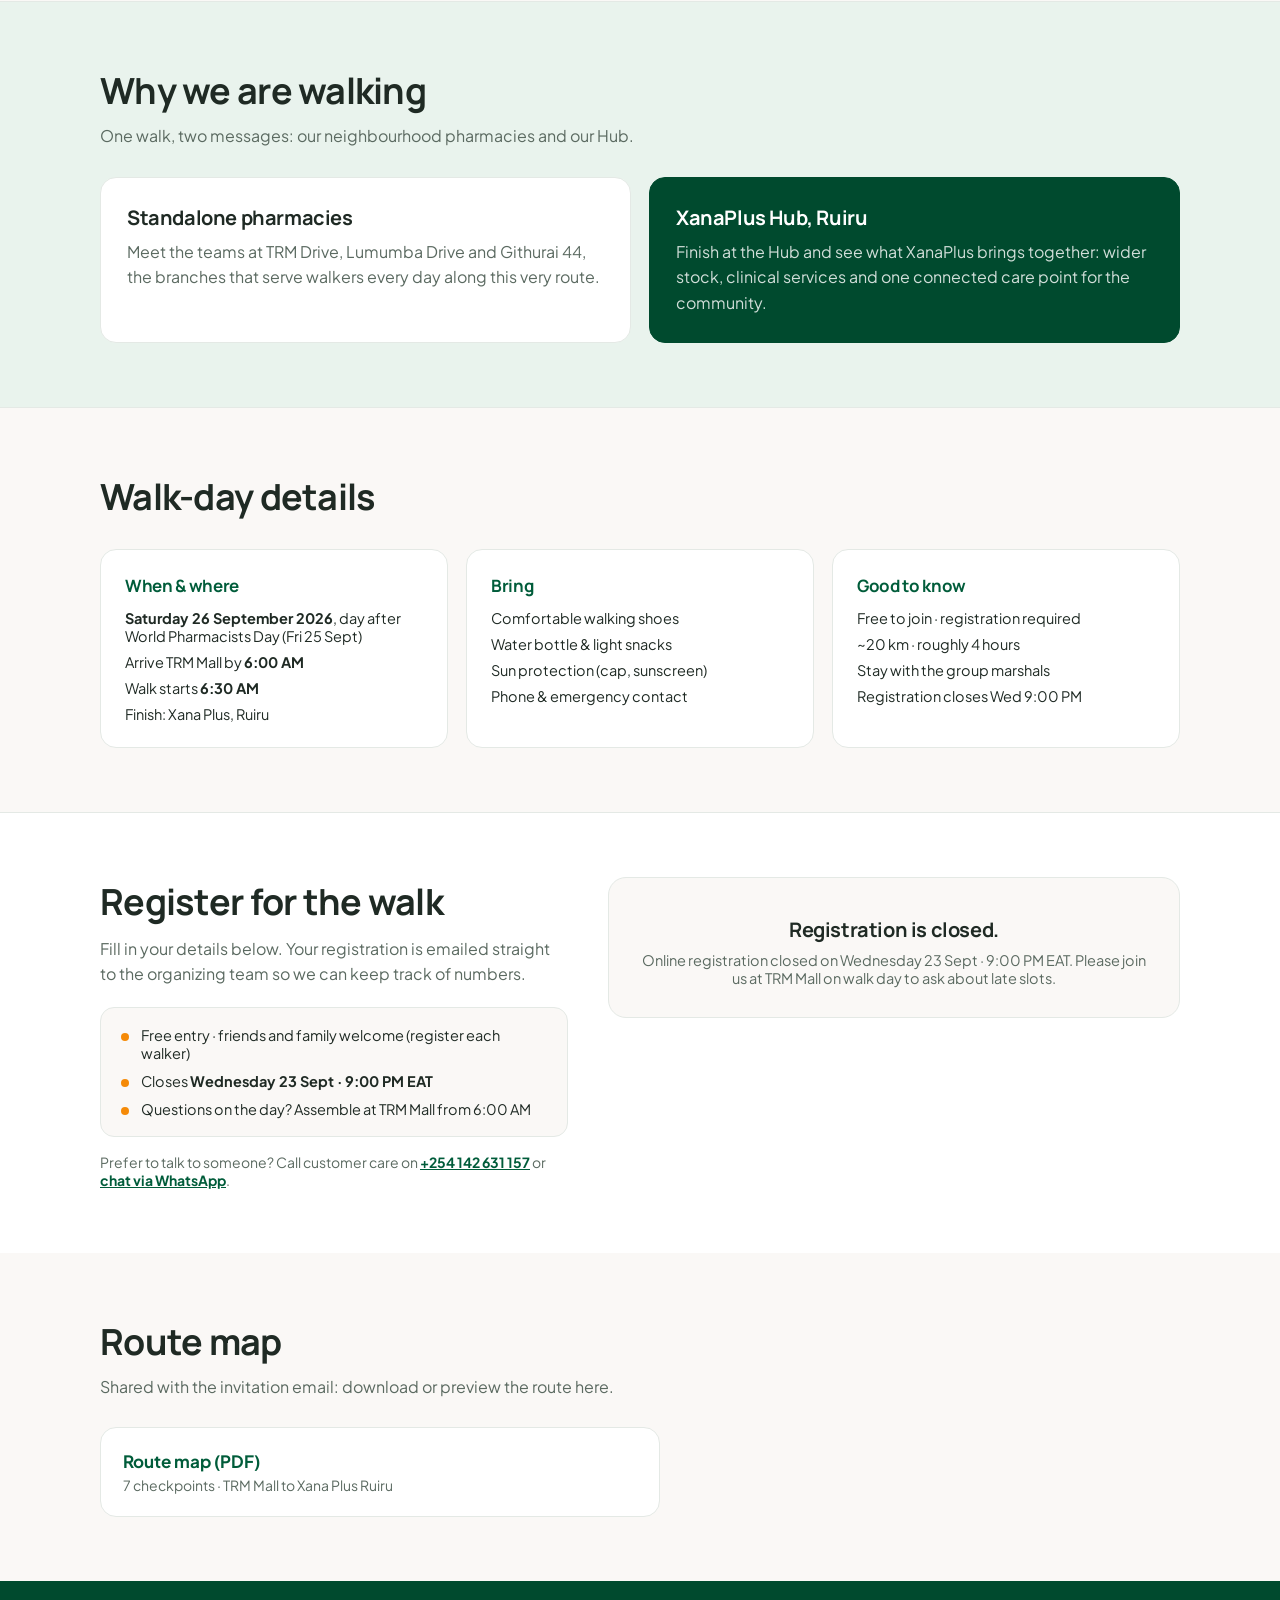
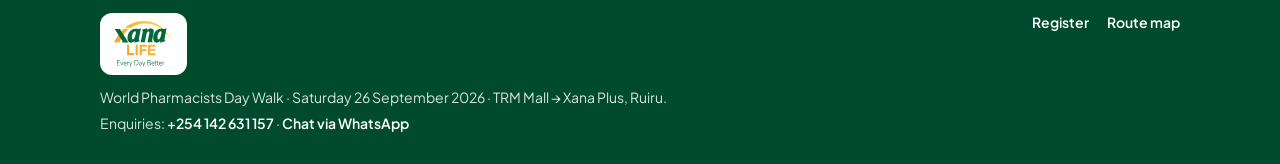
==== commit 5de45041: "Public contact is customer care number, not organizer email" ====
--- a/index.html
+++ b/index.html
@@ -199,8 +199,7 @@
             <li>Questions on the day? Assemble at TRM Mall from 6:00 AM</li>
           </ul>
           <div class="register-alt">
-            <p>Prefer email? Send your name, phone and email to</p>
-            <p><a id="organizerMailLink" href="mailto:joywincate@xanalife.com">joywincate@xanalife.com</a></p>
+            <p>Prefer to talk to someone? Call customer care on <a href="tel:+254142631157">+254 142 631 157</a> or <a href="https://wa.me/254142631157?text=Hello%20Xana%20Life%2C%20I%20have%20a%20question%20about%20the%20World%20Pharmacists%20Day%20Walk." target="_blank" rel="noopener">chat via WhatsApp</a>.</p>
           </div>
         </div>
 
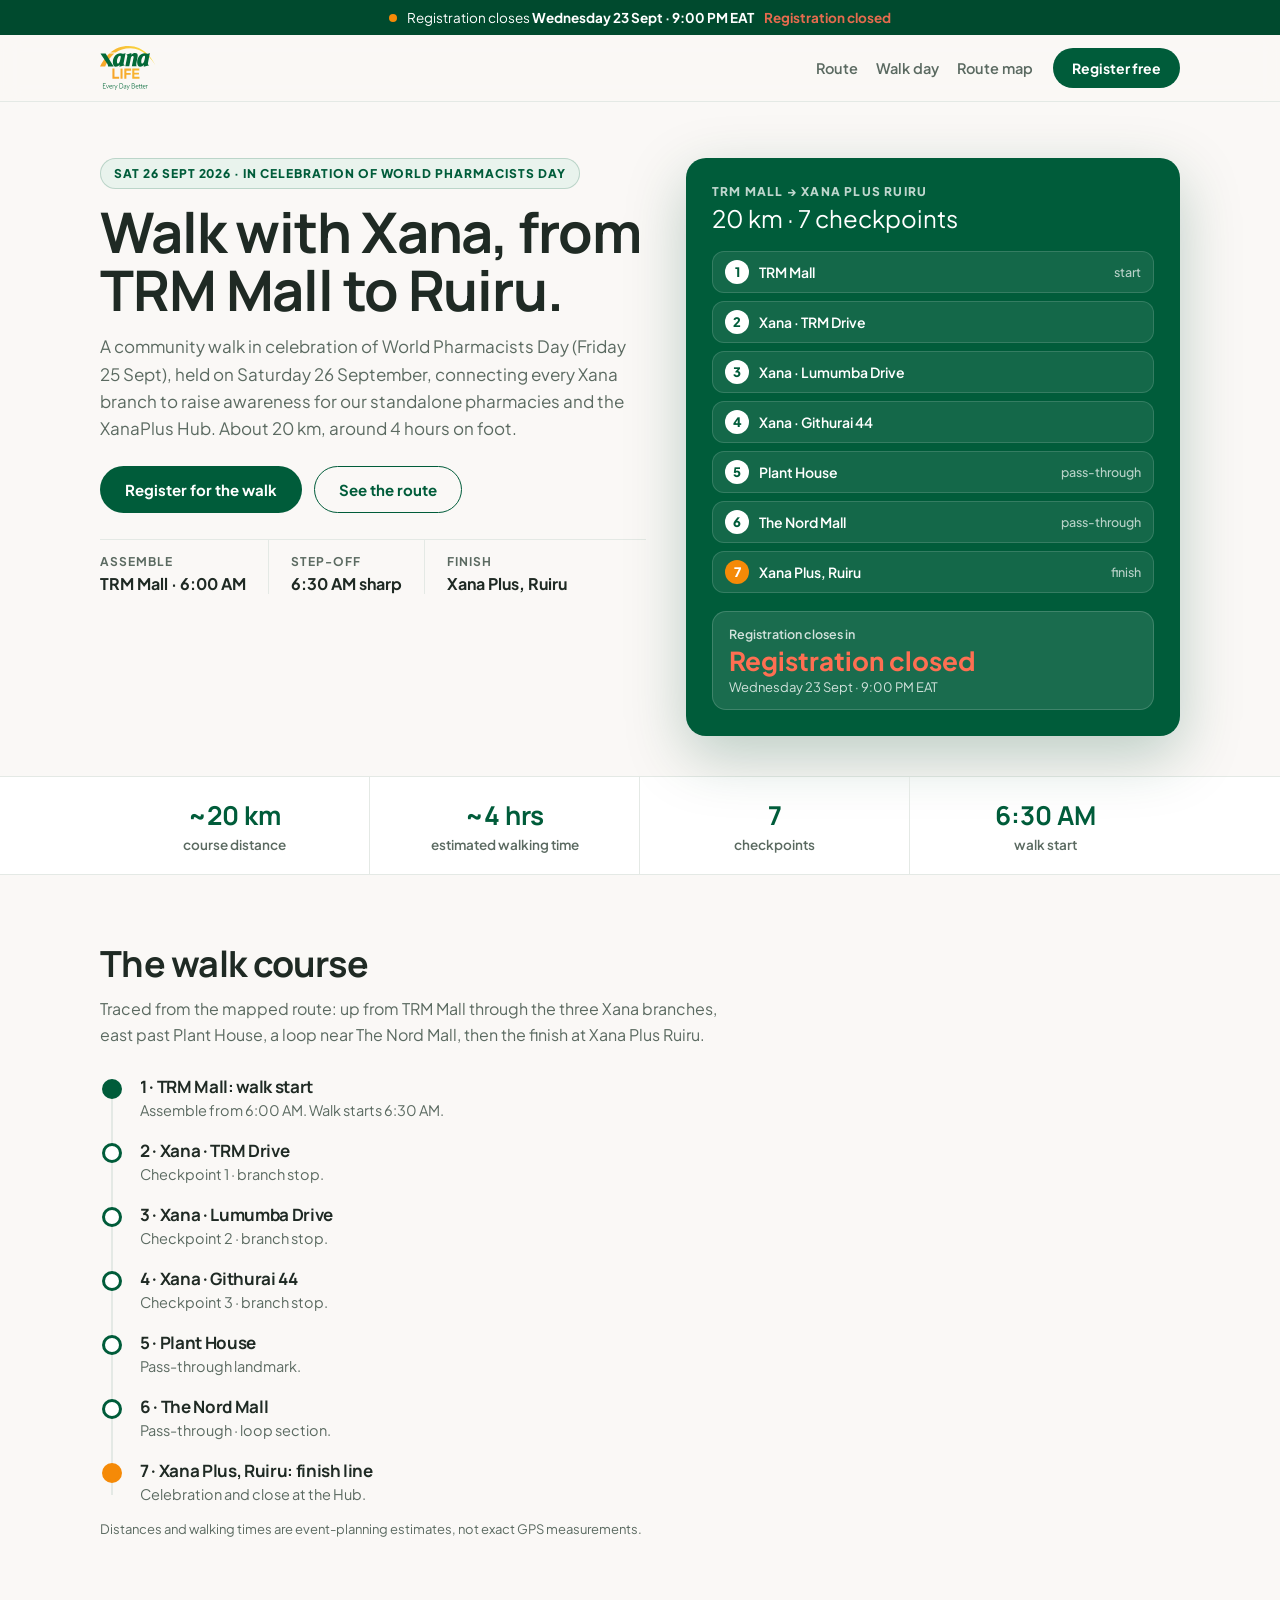
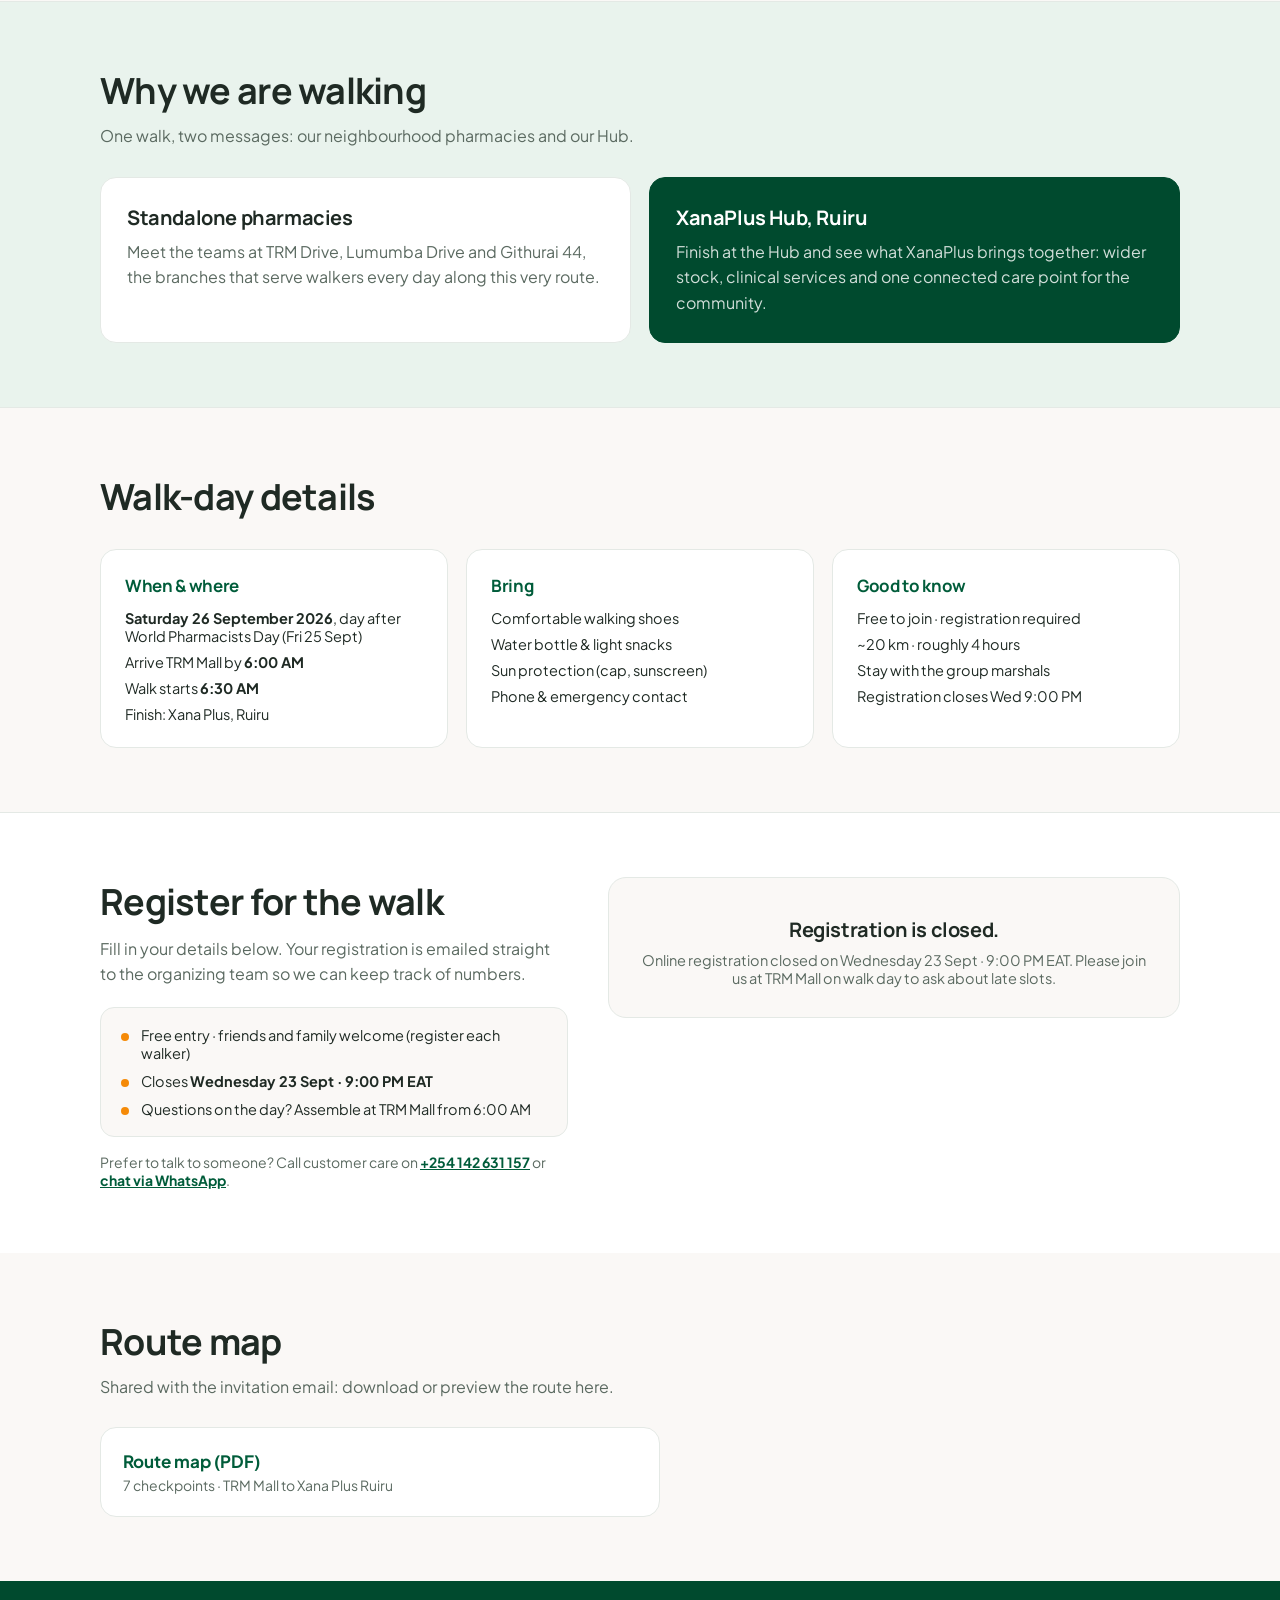
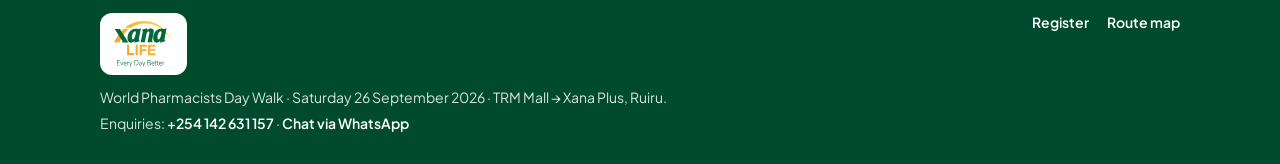
==== commit 00099611: "Countdown that blinks harder as the deadline nears" ====
--- a/index.html
+++ b/index.html
@@ -14,11 +14,19 @@
 <body>
   <a class="skip" href="#register">Skip to registration</a>
 
-  <!-- Top deadline bar -->
-  <div class="deadline-bar" role="status">
+  <!-- Top deadline bar. The ticking countdown is decorative for AT: the exact
+       deadline is spelled out next to it. -->
+  <div class="deadline-bar">
     <span class="dot" aria-hidden="true"></span>
     <span>Registration closes <strong id="deadlineLabelTop">Wednesday 23 Sept · 9:00 PM EAT</strong></span>
-    <span class="countdown-mini" id="countdownMini">...</span>
+    <span class="countdown-mini" id="countdownMini" data-cd>
+      <span class="cd-lead" aria-hidden="true">·</span>
+      <span class="cd-parts" aria-hidden="true">
+        <span class="cd-days" data-cd-days><span class="cd-num" data-cd-num="d"></span><span class="cd-unit">d</span><span class="cd-sep">:</span></span><span class="cd-seg"><span class="cd-num" data-cd-num="h"></span><span class="cd-unit">h</span></span><span class="cd-sep">:</span><span class="cd-seg"><span class="cd-num" data-cd-num="m"></span><span class="cd-unit">m</span></span><span class="cd-sep">:</span><span class="cd-seg cd-secs"><span class="cd-num" data-cd-num="s"></span><span class="cd-unit">s</span></span>
+      </span>
+      <span class="cd-tail">left</span>
+      <span class="cd-closed">Registration closed</span>
+    </span>
   </div>
 
   <!-- Nav -->
@@ -71,7 +79,13 @@
           </ol>
           <div class="countdown-box">
             <p class="countdown-label">Registration closes in</p>
-            <p class="countdown" id="countdown" aria-live="polite">...</p>
+            <p class="countdown" id="countdown" data-cd>
+              <span class="cd-parts" aria-hidden="true">
+                <span class="cd-days" data-cd-days><span class="cd-num" data-cd-num="d"></span><span class="cd-unit">d</span><span class="cd-sep">:</span></span><span class="cd-seg"><span class="cd-num" data-cd-num="h"></span><span class="cd-unit">h</span></span><span class="cd-sep">:</span><span class="cd-seg"><span class="cd-num" data-cd-num="m"></span><span class="cd-unit">m</span></span><span class="cd-sep">:</span><span class="cd-seg cd-secs"><span class="cd-num" data-cd-num="s"></span><span class="cd-unit">s</span></span>
+              </span>
+              <span class="cd-closed">Registration closed</span>
+              <span class="sr-only" data-cd-a11y></span>
+            </p>
             <p class="countdown-sub" id="deadlineLabelCard">Wednesday 23 Sept · 9:00 PM EAT</p>
           </div>
         </aside>
@@ -219,6 +233,25 @@
             <input id="email" name="email" type="email" autocomplete="email" placeholder="you@example.com" />
             <p class="error" id="errEmail" hidden>That email address does not look valid. Leave it blank if you have none.</p>
           </div>
+          <div class="field">
+            <label for="tshirtBtn">T-shirt size</label>
+            <div class="dd" id="tshirtDD">
+              <button type="button" class="dd-btn" id="tshirtBtn" aria-haspopup="listbox" aria-expanded="false">
+                <span id="tshirtBtnLabel" class="dd-placeholder">Select your size</span>
+              </button>
+              <ul class="dd-list" id="tshirtList" role="listbox" aria-label="T-shirt size" hidden>
+                <li role="option" data-value="XS" aria-selected="false" tabindex="-1">XS</li>
+                <li role="option" data-value="S" aria-selected="false" tabindex="-1">S</li>
+                <li role="option" data-value="M" aria-selected="false" tabindex="-1">M</li>
+                <li role="option" data-value="L" aria-selected="false" tabindex="-1">L</li>
+                <li role="option" data-value="XL" aria-selected="false" tabindex="-1">XL</li>
+                <li role="option" data-value="XXL" aria-selected="false" tabindex="-1">XXL</li>
+                <li role="option" data-value="Not sure yet" aria-selected="false" tabindex="-1">Not sure yet</li>
+              </ul>
+              <input type="hidden" id="tshirt" name="tshirt" value="" />
+            </div>
+            <p class="error" id="errTshirt" hidden>Please pick a T-shirt size.</p>
+          </div>
           <div class="field field-check">
             <input id="consent" name="consent" type="checkbox" required />
             <label for="consent">I confirm I am fit to walk ~20 km and agree to follow the marshals' guidance.</label>
--- a/styles.css
+++ b/styles.css
@@ -7,6 +7,7 @@
   --brand-dark: #004a2e;
   --brand-tint: #e9f3ed;
   --accent: #f58a07;
+  --alert: #ff6f52;
   --cream: #faf8f6;
   --ink: #1f2a24;
   --muted: #5b6a61;
@@ -40,6 +41,11 @@
 }
 .skip:focus { left: 8px; top: 8px; border-radius: 8px; }
 
+.sr-only {
+  position: absolute; width: 1px; height: 1px; padding: 0; margin: -1px;
+  overflow: hidden; clip: rect(0 0 0 0); white-space: nowrap; border: 0;
+}
+
 .wrap { max-width: 1120px; margin: 0 auto; padding: 0 20px; }
 
 /* Deadline bar */
@@ -135,6 +141,68 @@
 .countdown-label { font-size: 12.5px; opacity: 0.8; font-weight: 600; }
 .countdown { font-size: 26px; font-weight: 800; font-variant-numeric: tabular-nums; margin-top: 2px; }
 .countdown-sub { font-size: 13px; opacity: 0.8; margin-top: 2px; }
+
+/* Countdown component: shared by the top deadline bar and the hero card.
+   script.js rewrites the four numbers each second, pulses .cd-secs, and sets
+   body[data-urgency] so urgency reads at a glance. Digits are never turned
+   into a flashing block: the escalation is colour, glow, blinking colons and
+   a dot ping. */
+.countdown, .countdown-mini {
+  display: inline-flex; align-items: baseline;
+  font-variant-numeric: tabular-nums;
+  transition: color 0.5s ease;
+  visibility: hidden; /* revealed once script.js sets data-urgency */
+}
+body[data-urgency] .countdown,
+body[data-urgency] .countdown-mini { visibility: visible; }
+.cd-parts { display: inline-flex; align-items: baseline; }
+.cd-seg, .cd-days { display: inline-flex; align-items: baseline; }
+.cd-days.is-off { display: none; } /* under a day left: hours lead, as before */
+.cd-num { font-variant-numeric: tabular-nums; }
+.cd-unit { font-size: 0.72em; font-weight: 600; opacity: 0.85; margin-left: 1px; }
+.countdown-mini .cd-unit { font-size: 0.85em; } /* 13.5px bar: don't shrink below ~11px */
+.cd-sep { opacity: 0.6; padding: 0 2px; }
+.cd-tail { opacity: 0.75; margin-left: 3px; }
+.cd-closed { display: none; }
+
+/* Urgency glow, not opacity: the digits stay fully legible while the colour
+   breathes. Kept off the element's opacity so it never multiplies with the
+   per-second pulse running on the seconds group. */
+@keyframes cd-glow-warn {
+  0%, 100% { text-shadow: 0 0 0 rgba(245, 138, 7, 0); }
+  50% { text-shadow: 0 0 14px rgba(245, 138, 7, 0.6); }
+}
+@keyframes cd-glow-urgent {
+  0%, 100% { text-shadow: 0 0 0 rgba(255, 111, 82, 0); }
+  50% { text-shadow: 0 0 16px rgba(255, 111, 82, 0.7); }
+}
+@keyframes cd-colon { 0%, 49% { opacity: 0.6; } 50%, 100% { opacity: 0.22; } }
+@keyframes cd-dot {
+  0% { box-shadow: 0 0 0 0 rgba(245, 138, 7, 0.55); }
+  70% { box-shadow: 0 0 0 10px rgba(245, 138, 7, 0); }
+  100% { box-shadow: 0 0 0 0 rgba(245, 138, 7, 0); }
+}
+
+/* Final 24 hours: amber, slow glow, blinking clock colons, pinging dot. */
+body[data-urgency="warn"] .countdown, body[data-urgency="warn"] .countdown-mini {
+  color: var(--accent);
+  animation: cd-glow-warn 2.6s ease-in-out infinite;
+}
+body[data-urgency="warn"] .cd-sep { animation: cd-colon 1s steps(1, end) infinite; }
+body[data-urgency="warn"] .deadline-bar .dot { animation: cd-dot 1.8s ease-out infinite; }
+
+/* Final 6 hours: red, faster glow, faster dot ping, harder second pulse. */
+body[data-urgency="urgent"] .countdown, body[data-urgency="urgent"] .countdown-mini {
+  color: var(--alert);
+  animation: cd-glow-urgent 1.15s ease-in-out infinite;
+}
+body[data-urgency="urgent"] .cd-sep { animation: cd-colon 1s steps(1, end) infinite; }
+body[data-urgency="urgent"] .deadline-bar .dot { background: var(--alert); animation: cd-dot 0.9s ease-out infinite; }
+
+body[data-urgency="closed"] .cd-parts,
+body[data-urgency="closed"] .cd-lead,
+body[data-urgency="closed"] .cd-tail { display: none; }
+body[data-urgency="closed"] .cd-closed { display: inline; color: var(--alert); font-weight: 700; }
 
 /* Stats */
 .stats { border-top: 1px solid var(--line); border-bottom: 1px solid var(--line); background: #fff; }
@@ -204,6 +272,40 @@
   border: 1.5px solid var(--line); border-radius: 12px; background: #fff; color: var(--ink);
 }
 .field input:focus { outline: none; border-color: var(--brand); box-shadow: 0 0 0 3px rgba(0, 92, 58, 0.14); }
+
+/* T-shirt dropdown: custom button + listbox, Xana styled, roomy on mobile */
+.dd { position: relative; }
+.dd-btn {
+  width: 100%; min-height: 52px;
+  display: flex; align-items: center;
+  padding: 13px 42px 13px 14px;
+  font-size: 16px; font-family: inherit; font-weight: 600;
+  color: var(--ink); background-color: #fff;
+  border: 1.5px solid var(--line); border-radius: 12px; cursor: pointer;
+  background-image: url("data:image/svg+xml;charset=UTF-8,%3Csvg xmlns='http://www.w3.org/2000/svg' width='16' height='16' viewBox='0 0 16 16' fill='none'%3E%3Cpath d='M4 6l4 4 4-4' stroke='%23005c3a' stroke-width='2' stroke-linecap='round' stroke-linejoin='round'/%3E%3C/svg%3E");
+  background-repeat: no-repeat;
+  background-position: right 14px center;
+  background-size: 16px 16px;
+}
+.dd-btn .dd-placeholder { color: var(--muted); font-weight: 500; }
+.dd-btn.has-value .dd-placeholder { color: var(--ink); font-weight: 700; }
+.dd-btn:focus { outline: none; border-color: var(--brand); box-shadow: 0 0 0 3px rgba(0, 92, 58, 0.14); }
+.dd-btn:disabled { opacity: 0.6; cursor: default; }
+.dd-list {
+  position: absolute; top: calc(100% + 6px); left: 0; right: 0; z-index: 30;
+  list-style: none; margin: 0; padding: 6px;
+  background: #fff; border: 1.5px solid var(--line); border-radius: 12px;
+  box-shadow: 0 12px 32px rgba(0, 42, 26, 0.14);
+  max-height: 248px; overflow-y: auto;
+}
+.dd-list[hidden] { display: none; }
+.dd-list li {
+  padding: 12px 14px; font-size: 15.5px; font-weight: 500; border-radius: 8px;
+  cursor: pointer; display: flex; align-items: center; justify-content: space-between;
+}
+.dd-list li:hover, .dd-list li.dd-active { background: var(--brand-tint); }
+.dd-list li[aria-selected="true"] { font-weight: 800; color: var(--brand); }
+.dd-list li[aria-selected="true"]::after { content: "\2713"; font-weight: 800; }
 .field-check { display: flex; gap: 10px; align-items: flex-start; }
 .field-check input { width: 22px; height: 22px; margin-top: 1px; accent-color: var(--brand); flex-shrink: 0; }
 .field-check label { font-weight: 500; font-size: 14px; color: var(--muted); line-height: 1.5; }
@@ -253,6 +355,9 @@
 .count-day-list li { display: flex; justify-content: space-between; align-items: center; padding: 12px 18px; font-size: 14.5px; border-bottom: 1px solid var(--line); }
 .count-day-list li:last-child { border-bottom: 0; }
 .count-day-list strong { color: var(--brand); font-size: 17px; }
+.count-day-list li.total-row { background: var(--brand-tint); }
+.count-day-list li.total-row span { font-weight: 800; }
+.count-day-list li.total-row strong { color: var(--accent); font-size: 20px; font-weight: 800; }
 #countSetup { margin-top: 24px; }
 
 /* Images never overflow small screens; anchored sections clear the sticky nav */
@@ -295,4 +400,16 @@
   html { scroll-behavior: auto; }
   .btn { transition: none; }
   .btn-pulse { animation: none; }
-}
+  /* Urgency keeps its colour + steady halo, minus every blink. */
+  body[data-urgency="warn"] .countdown, body[data-urgency="warn"] .countdown-mini,
+  body[data-urgency="urgent"] .countdown, body[data-urgency="urgent"] .countdown-mini,
+  body[data-urgency="warn"] .cd-sep, body[data-urgency="urgent"] .cd-sep,
+  body[data-urgency="warn"] .deadline-bar .dot, body[data-urgency="urgent"] .deadline-bar .dot { animation: none; }
+  body[data-urgency="warn"] .deadline-bar .dot { box-shadow: 0 0 0 3px rgba(245, 138, 7, 0.35); }
+  body[data-urgency="urgent"] .deadline-bar .dot { box-shadow: 0 0 0 3px rgba(255, 111, 82, 0.4); }
+  /* Steady halo instead of the breathing glow: same signal, no motion. */
+  body[data-urgency="warn"] .countdown,
+  body[data-urgency="warn"] .countdown-mini { text-shadow: 0 0 12px rgba(245, 138, 7, 0.45); }
+  body[data-urgency="urgent"] .countdown,
+  body[data-urgency="urgent"] .countdown-mini { text-shadow: 0 0 14px rgba(255, 111, 82, 0.5); }
+}
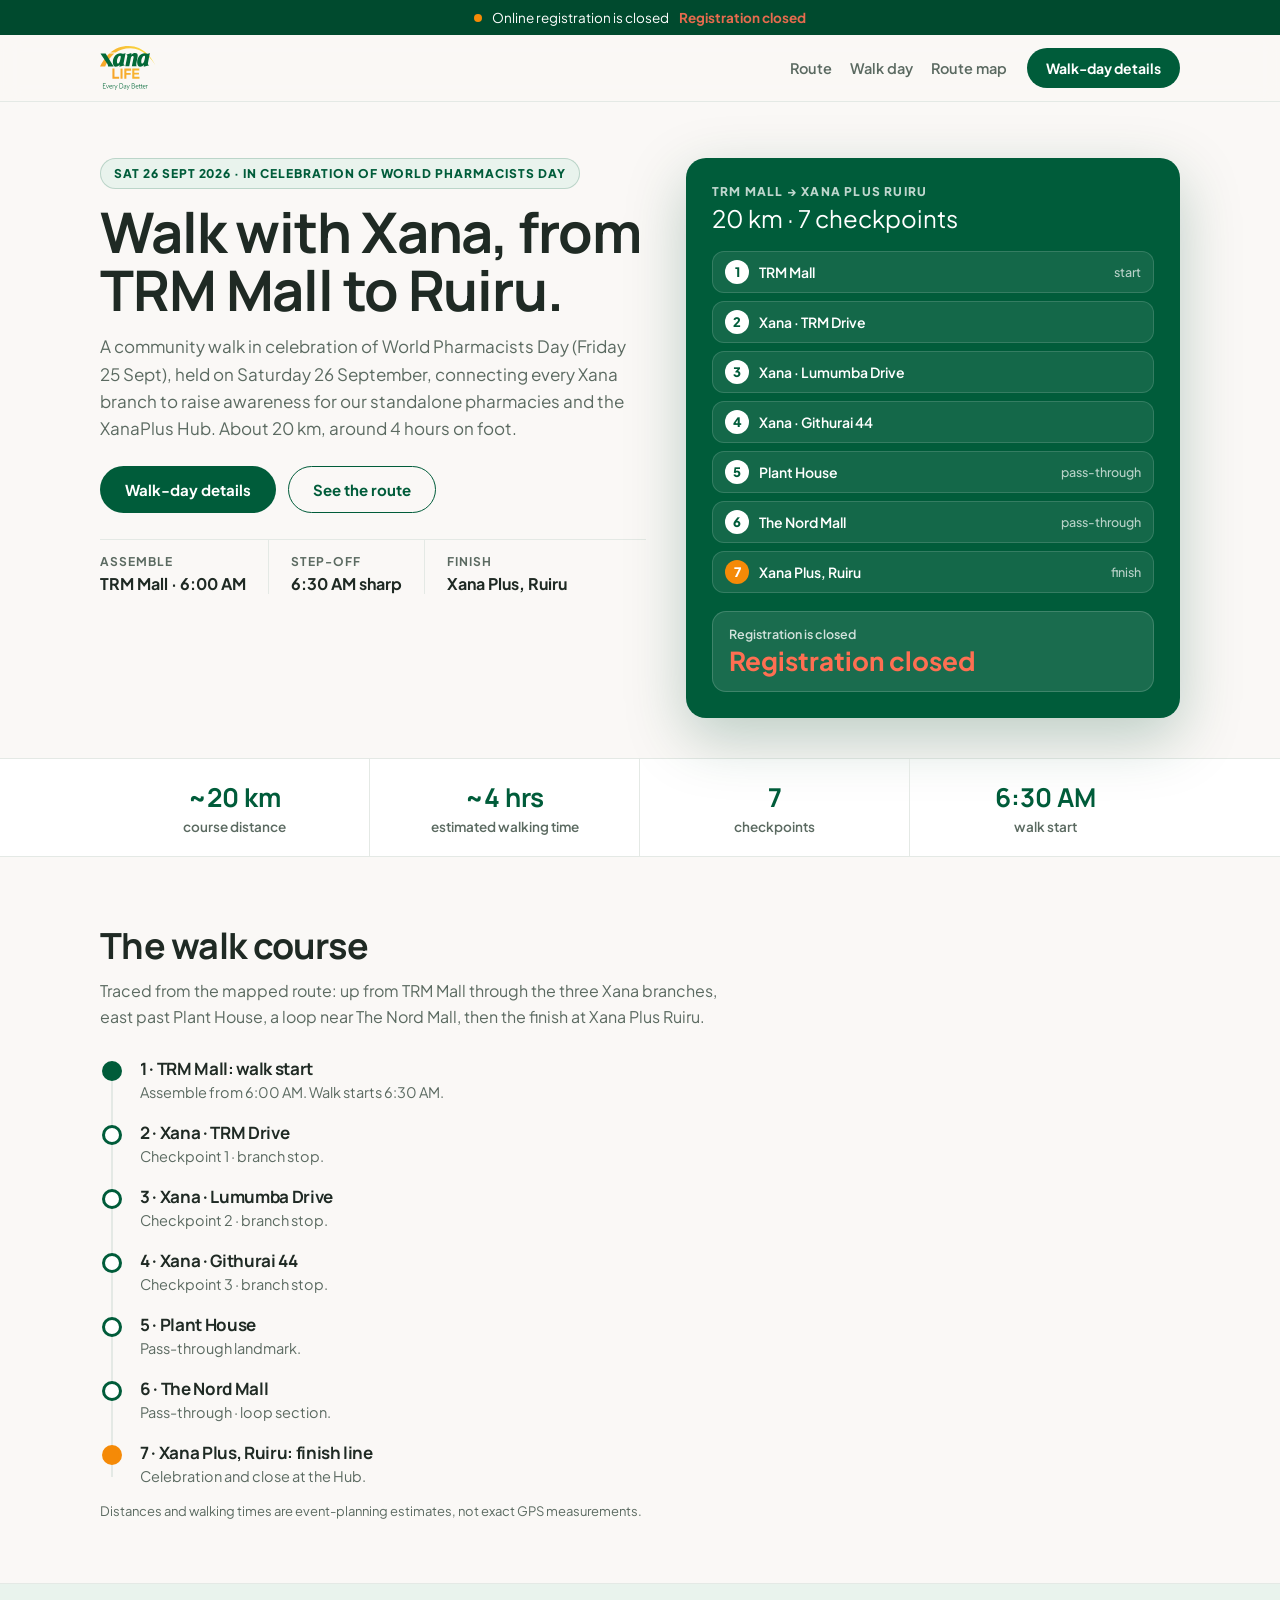
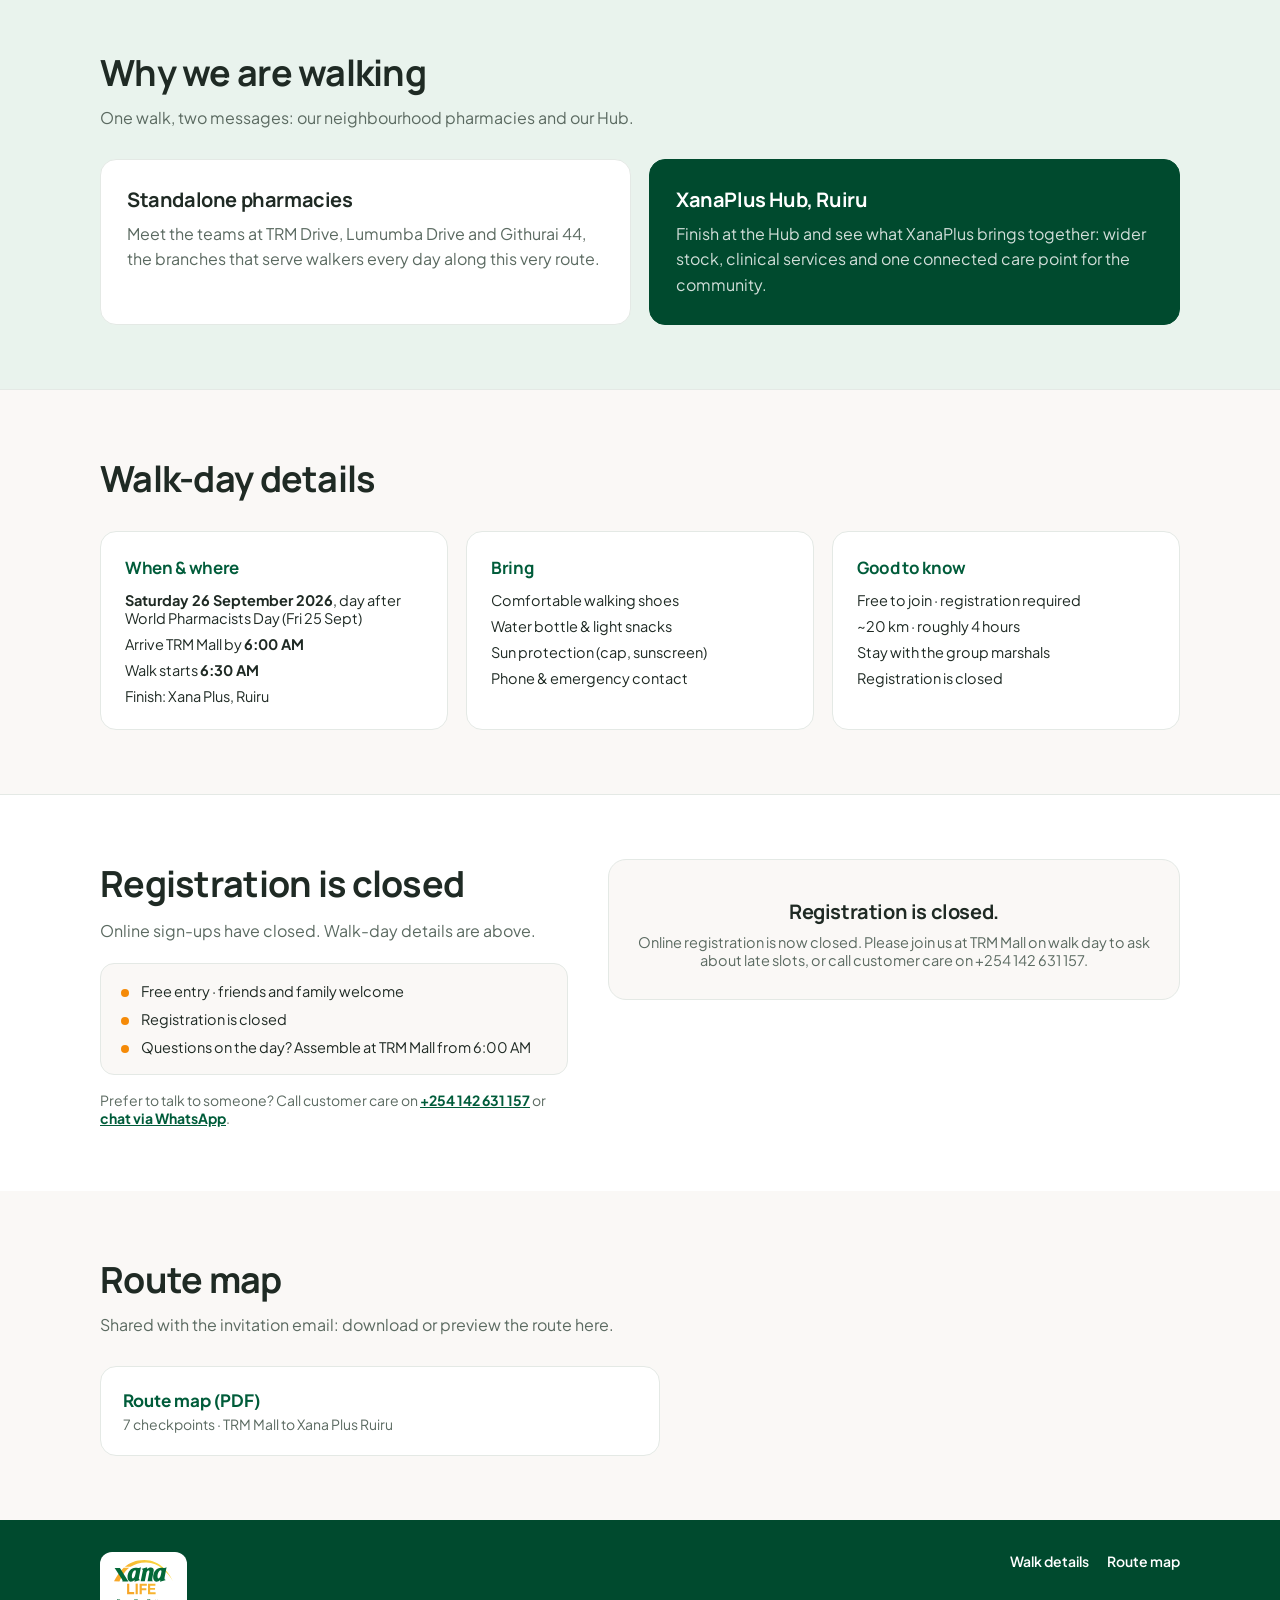
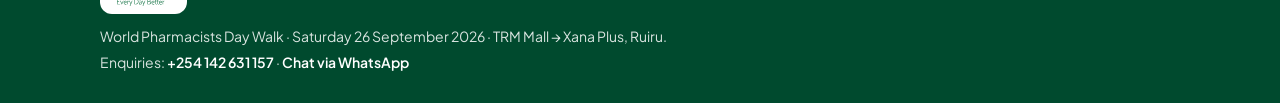
==== commit c6241bf4: "Close registration: API 410 gate + closed-state page Registration is closed now, well before the con" ====
--- a/index.html
+++ b/index.html
@@ -4,7 +4,7 @@
   <meta charset="UTF-8" />
   <meta name="viewport" content="width=device-width, initial-scale=1.0" />
   <title>Xana World Pharmacists Day Walk: Register | Sat 26 Sept 2026</title>
-  <meta name="description" content="Join the Xana World Pharmacists Day Walk, TRM Mall to Xana Plus Ruiru, Saturday 26 September 2026. Register before Wednesday 9:00 PM." />
+  <meta name="description" content="Join the Xana World Pharmacists Day Walk, TRM Mall to Xana Plus Ruiru, Saturday 26 September 2026." />
   <link rel="preconnect" href="https://fonts.googleapis.com" />
   <link rel="preconnect" href="https://fonts.gstatic.com" crossorigin />
   <link href="https://fonts.googleapis.com/css2?family=Manrope:wght@500;600;700;800&family=Plus+Jakarta+Sans:wght@400;500;600;700&display=swap" rel="stylesheet" />
@@ -15,10 +15,11 @@
   <a class="skip" href="#register">Skip to registration</a>
 
   <!-- Top deadline bar. The ticking countdown is decorative for AT: the exact
-       deadline is spelled out next to it. -->
+       deadline is spelled out next to it. script.js rewrites the whole line to
+       "Online registration is closed" once registration shuts. -->
   <div class="deadline-bar">
     <span class="dot" aria-hidden="true"></span>
-    <span>Registration closes <strong id="deadlineLabelTop">Wednesday 23 Sept · 9:00 PM EAT</strong></span>
+    <span id="deadlineBarText">Registration closes <strong id="deadlineLabelTop">Wednesday 23 Sept · 9:00 PM EAT</strong></span>
     <span class="countdown-mini" id="countdownMini" data-cd>
       <span class="cd-lead" aria-hidden="true">·</span>
       <span class="cd-parts" aria-hidden="true">
@@ -40,7 +41,7 @@
         <a href="#details">Walk day</a>
         <a href="#documents">Route map</a>
       </nav>
-      <a class="btn btn-primary btn-sm btn-pulse" href="#register">Register free</a>
+      <a class="btn btn-primary btn-sm btn-pulse" id="navCta" href="#register">Register free</a>
     </div>
   </header>
 
@@ -53,7 +54,7 @@
           <h1>Walk with Xana, from TRM Mall to Ruiru.</h1>
           <p class="lede">A community walk in celebration of World Pharmacists Day (Friday 25 Sept), held on Saturday 26 September, connecting every Xana branch to raise awareness for our standalone pharmacies and the XanaPlus Hub. About 20&nbsp;km, around 4 hours on foot.</p>
           <div class="hero-cta">
-            <a class="btn btn-primary" href="#register">Register for the walk</a>
+            <a class="btn btn-primary" id="heroCta" href="#register">Register for the walk</a>
             <a class="btn btn-ghost" href="#route">See the route</a>
           </div>
           <dl class="hero-meta">
@@ -78,7 +79,7 @@
             <li><span class="n n-finish">7</span> Xana Plus, Ruiru <em>finish</em></li>
           </ol>
           <div class="countdown-box">
-            <p class="countdown-label">Registration closes in</p>
+            <p class="countdown-label" id="countdownLabel">Registration closes in</p>
             <p class="countdown" id="countdown" data-cd>
               <span class="cd-parts" aria-hidden="true">
                 <span class="cd-days" data-cd-days><span class="cd-num" data-cd-num="d"></span><span class="cd-unit">d</span><span class="cd-sep">:</span></span><span class="cd-seg"><span class="cd-num" data-cd-num="h"></span><span class="cd-unit">h</span></span><span class="cd-sep">:</span><span class="cd-seg"><span class="cd-num" data-cd-num="m"></span><span class="cd-unit">m</span></span><span class="cd-sep">:</span><span class="cd-seg cd-secs"><span class="cd-num" data-cd-num="s"></span><span class="cd-unit">s</span></span>
@@ -194,7 +195,7 @@
               <li>Free to join · registration required</li>
               <li>~20 km · roughly 4 hours</li>
               <li>Stay with the group marshals</li>
-              <li>Registration closes Wed 9:00 PM</li>
+              <li id="detailCloses">Registration closes Wed 9:00 PM</li>
             </ul>
           </article>
         </div>
@@ -205,11 +206,11 @@
     <section class="section section-register" id="register">
       <div class="wrap register-grid">
         <div class="register-copy">
-          <h2>Register for the walk</h2>
-          <p>Fill in your details below. Your registration is emailed straight to the organizing team so we can keep track of numbers.</p>
+          <h2 id="registerHeading">Register for the walk</h2>
+          <p id="registerLede">Fill in your details below. Your registration is emailed straight to the organizing team so we can keep track of numbers.</p>
           <ul class="register-points">
-            <li>Free entry · friends and family welcome (register each walker)</li>
-            <li>Closes <strong id="deadlineLabelForm">Wednesday 23 Sept · 9:00 PM EAT</strong></li>
+            <li>Free entry · friends and family welcome</li>
+            <li id="registerCloses">Closes <strong id="deadlineLabelForm">Wednesday 23 Sept · 9:00 PM EAT</strong></li>
             <li>Questions on the day? Assemble at TRM Mall from 6:00 AM</li>
           </ul>
           <div class="register-alt">
@@ -246,7 +247,6 @@
                 <li role="option" data-value="L" aria-selected="false" tabindex="-1">L</li>
                 <li role="option" data-value="XL" aria-selected="false" tabindex="-1">XL</li>
                 <li role="option" data-value="XXL" aria-selected="false" tabindex="-1">XXL</li>
-                <li role="option" data-value="Not sure yet" aria-selected="false" tabindex="-1">Not sure yet</li>
               </ul>
               <input type="hidden" id="tshirt" name="tshirt" value="" />
             </div>
@@ -295,7 +295,7 @@
         <p class="footer-contact">Enquiries: <a href="tel:+254142631157">+254 142 631 157</a> · <a href="https://wa.me/254142631157?text=Hello%20Xana%20Life%2C%20I%20have%20an%20enquiry%20about%20the%20World%20Pharmacists%20Day%20Walk." target="_blank" rel="noopener">Chat via WhatsApp</a></p>
       </div>
       <div class="footer-right">
-        <a href="#register">Register</a>
+        <a href="#register" id="footerRegister">Register</a>
         <a href="./assets/Xana-Walk-Route.pdf" target="_blank" rel="noopener">Route map</a>
       </div>
     </div>
